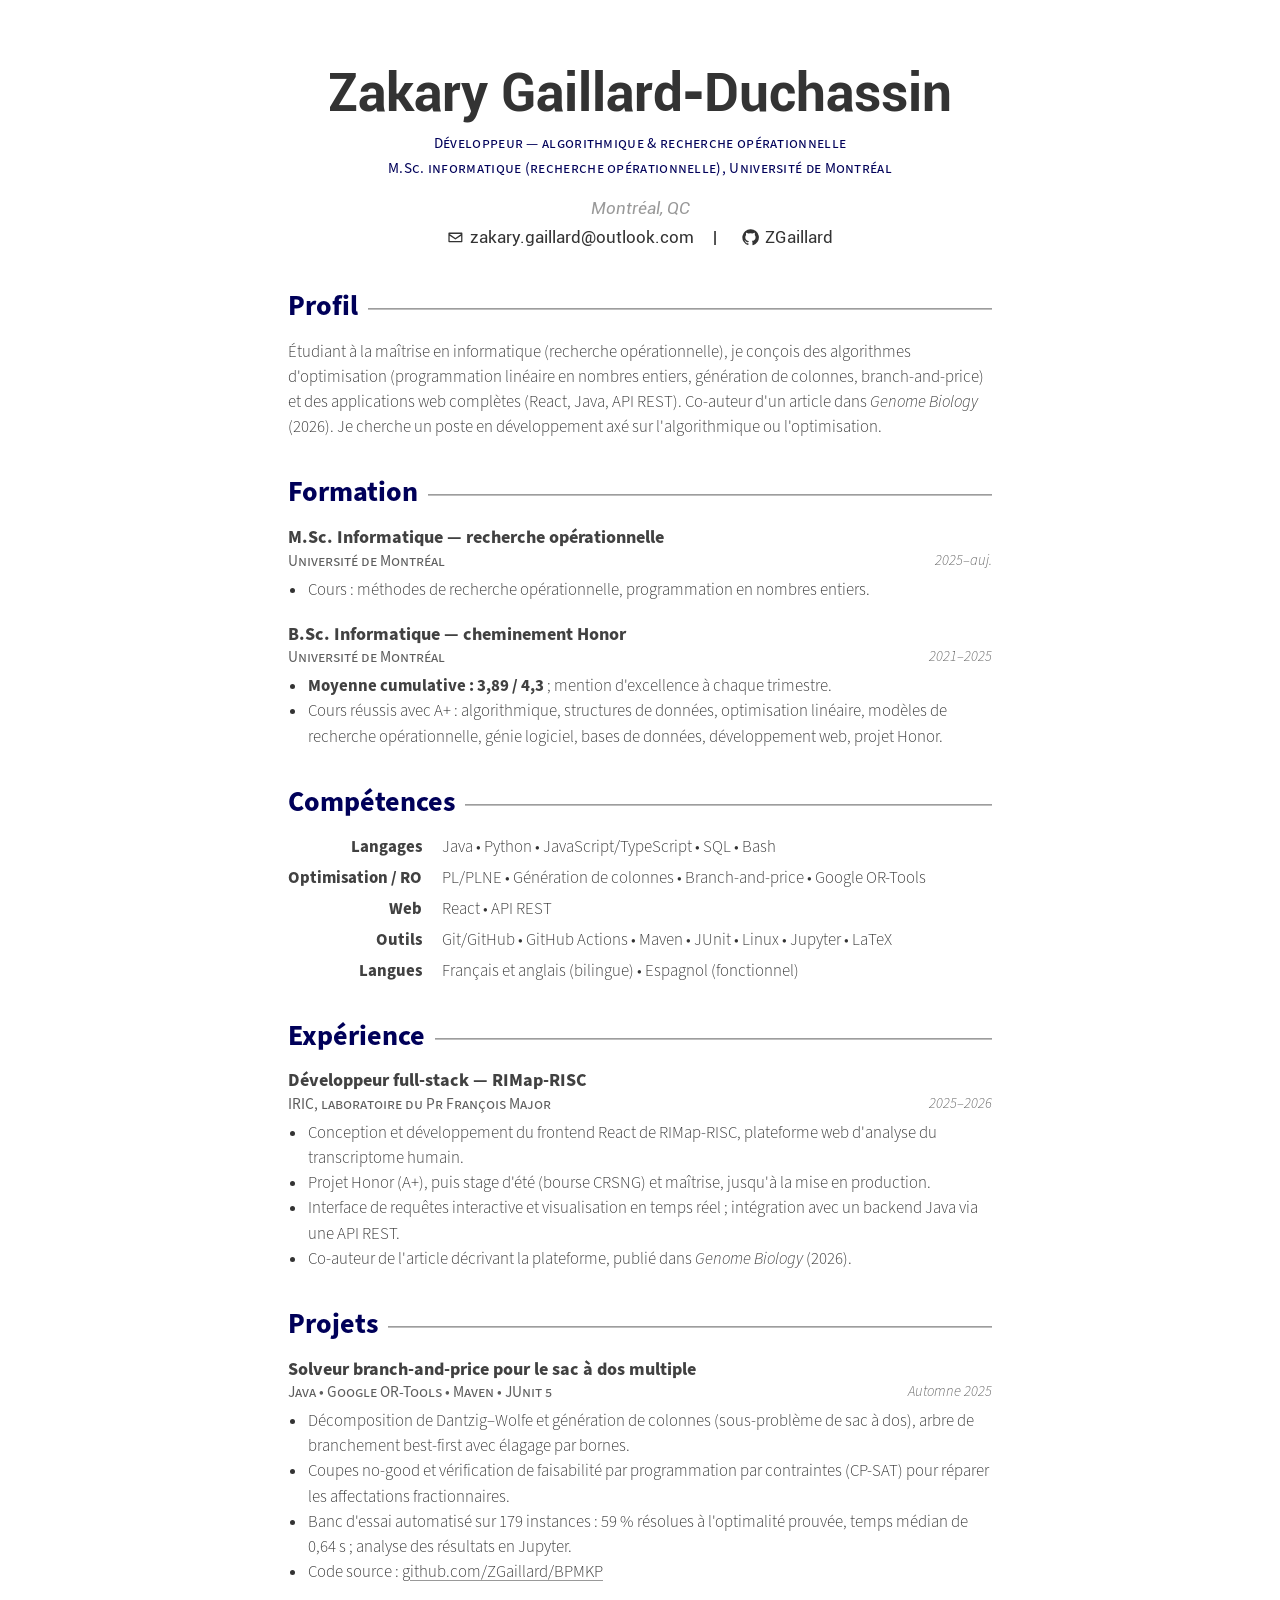
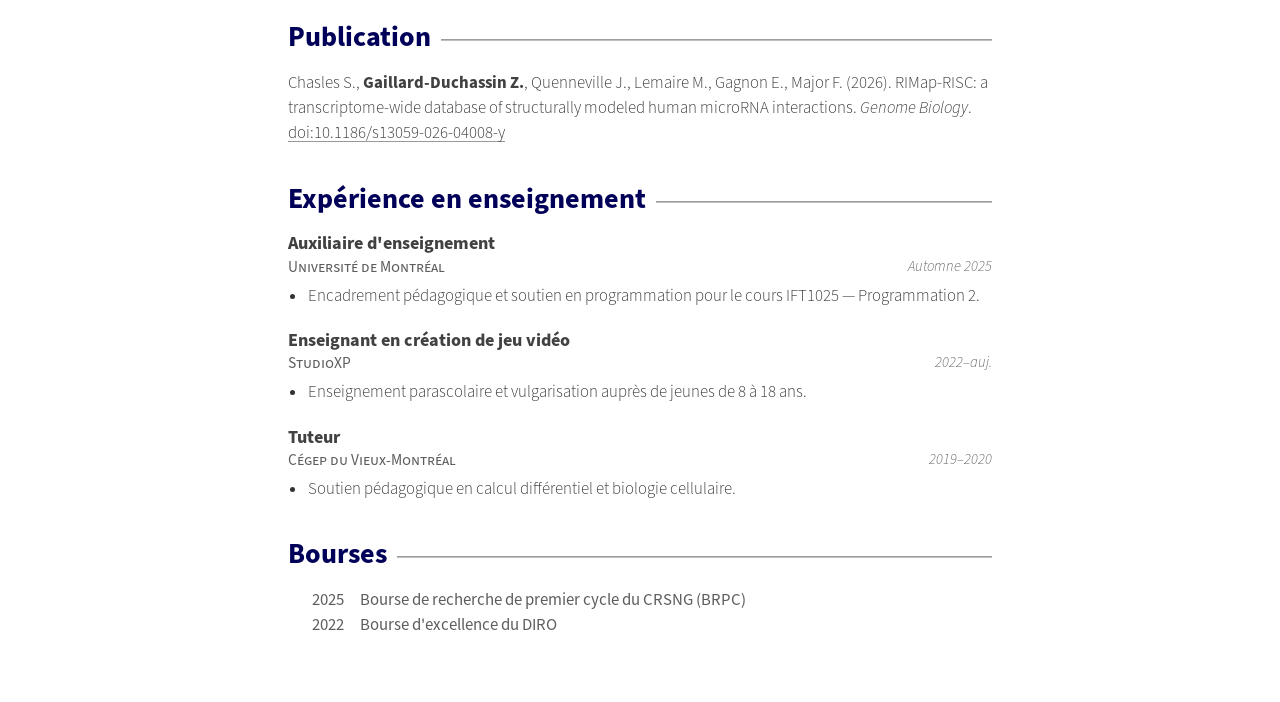
==== index.html @ b9e29699 "Initial web CV Co-Authored-By: Claude Opus 5.5 <noreply@anthropic.com>" ====
<!doctype html>
<html lang="fr">
<head>
  <meta charset="utf-8">
  <meta name="viewport" content="width=device-width, initial-scale=1">
  <title>Zakary Gaillard-Duchassin — CV</title>
  <meta name="description" content="Développeur — algorithmique et recherche opérationnelle. M.Sc. informatique (recherche opérationnelle), Université de Montréal.">
  <meta name="color-scheme" content="light dark">
  <!-- Open Graph (link previews) -->
  <meta property="og:type" content="profile">
  <meta property="og:title" content="Zakary Gaillard-Duchassin — CV">
  <meta property="og:description" content="Développeur — algorithmique et recherche opérationnelle. M.Sc. informatique (RO), Université de Montréal.">
  <meta property="og:locale" content="fr_CA">
  <!-- i18n plan: French lives at /index.html, English will live at /en/index.html.
       When it exists, add:
       <link rel="alternate" hreflang="fr" href="/">
       <link rel="alternate" hreflang="en" href="/en/">
       and a FR/EN switch in the header. -->
  <link rel="preload" href="fonts/SourceSansPro-Light.woff2" as="font" type="font/woff2" crossorigin>
  <link rel="preload" href="fonts/Roboto-Bold.woff2" as="font" type="font/woff2" crossorigin>
  <link rel="stylesheet" href="styles.css">
</head>
<body>
<main class="cv">

  <!-- Every item (.item) has a stable id: the future hover-to-focus
       feature will attach its extra details to these ids. -->

  <header class="cv-header">
    <h1 class="name">Zakary Gaillard&#8209;Duchassin</h1>
    <p class="position">Développeur — algorithmique &amp; recherche opérationnelle</p>
    <p class="position">M.Sc. informatique (recherche opérationnelle), Université de Montréal</p>
    <p class="address">Montréal, QC</p>
    <ul class="social">
      <li>
        <svg class="icon" viewBox="0 0 24 24" aria-hidden="true"><path d="M3 5h18a1 1 0 0 1 1 1v12a1 1 0 0 1-1 1H3a1 1 0 0 1-1-1V6a1 1 0 0 1 1-1Zm.8 2v.3l8.2 5.5 8.2-5.5V7H3.8Zm16.4 2.7-7.6 5.1a1 1 0 0 1-1.2 0L3.8 9.7V17h16.4V9.7Z"/></svg>
        <a class="js-email" data-u="zakary.gaillard" data-d="outlook.com" href="#">zakary.gaillard [at] outlook.com</a>
      </li>
      <li>
        <svg class="icon" viewBox="0 0 24 24" aria-hidden="true"><path d="M12 .5a11.5 11.5 0 0 0-3.64 22.41c.58.1.79-.25.79-.56v-2c-3.2.7-3.87-1.37-3.87-1.37-.53-1.33-1.28-1.69-1.28-1.69-1.05-.71.08-.7.08-.7 1.15.08 1.76 1.19 1.76 1.19 1.03 1.76 2.7 1.25 3.36.96.1-.75.4-1.25.73-1.54-2.55-.29-5.24-1.28-5.24-5.69 0-1.26.45-2.28 1.19-3.09-.12-.29-.52-1.46.11-3.05 0 0 .97-.31 3.17 1.18a11 11 0 0 1 5.77 0c2.2-1.49 3.17-1.18 3.17-1.18.63 1.59.23 2.76.11 3.05.74.81 1.19 1.83 1.19 3.09 0 4.42-2.69 5.39-5.26 5.68.41.36.78 1.06.78 2.14v3.17c0 .31.21.67.8.56A11.5 11.5 0 0 0 12 .5Z"/></svg>
        <a href="https://github.com/ZGaillard">ZGaillard</a>
      </li>
    </ul>
  </header>

  <section id="profil">
    <h2>Profil</h2>
    <p class="paragraph item" id="profil-resume">Étudiant à la maîtrise en informatique (recherche opérationnelle), je conçois des algorithmes d'optimisation (programmation linéaire en nombres entiers, génération de colonnes, branch-and-price) et des applications web complètes (React, Java, API REST). Co-auteur d'un article dans <i>Genome Biology</i> (2026). Je cherche un poste en développement axé sur l'algorithmique ou l'optimisation.</p>
  </section>

  <section id="formation">
    <h2>Formation</h2>

    <article class="entry item" id="msc">
      <div class="entry-head">
        <h3>M.Sc. Informatique — recherche opérationnelle</h3>
        <p class="org">Université de Montréal</p>
        <p class="date"><time>2025</time>–auj.</p>
      </div>
      <ul>
        <li>Cours : méthodes de recherche opérationnelle, programmation en nombres entiers.</li>
      </ul>
    </article>

    <article class="entry item" id="bsc">
      <div class="entry-head">
        <h3>B.Sc. Informatique — cheminement Honor</h3>
        <p class="org">Université de Montréal</p>
        <p class="date"><time>2021</time>–<time>2025</time></p>
      </div>
      <ul>
        <li><strong>Moyenne cumulative : 3,89&nbsp;/&nbsp;4,3</strong> ; mention d'excellence à chaque trimestre.</li>
        <li>Cours réussis avec A+ : algorithmique, structures de données, optimisation linéaire, modèles de recherche opérationnelle, génie logiciel, bases de données, développement web, projet Honor.</li>
      </ul>
    </article>
  </section>

  <section id="competences">
    <h2>Compétences</h2>
    <dl class="skills">
      <div class="item" id="skill-langages"><dt>Langages</dt><dd>Java • Python • JavaScript/TypeScript • SQL • Bash</dd></div>
      <div class="item" id="skill-ro"><dt>Optimisation / RO</dt><dd>PL/PLNE • Génération de colonnes • Branch-and-price • Google OR-Tools</dd></div>
      <div class="item" id="skill-web"><dt>Web</dt><dd>React • API REST</dd></div>
      <div class="item" id="skill-outils"><dt>Outils</dt><dd>Git/GitHub • GitHub Actions • Maven • JUnit • Linux • Jupyter • LaTeX</dd></div>
      <div class="item" id="skill-langues"><dt>Langues</dt><dd>Français et anglais (bilingue) • Espagnol (fonctionnel)</dd></div>
    </dl>
  </section>

  <section id="experience">
    <h2>Expérience</h2>

    <article class="entry item" id="rimap-risc">
      <div class="entry-head">
        <h3>Développeur full-stack — RIMap-RISC</h3>
        <p class="org">IRIC, laboratoire du Pr François Major</p>
        <p class="date"><time>2025</time>–<time>2026</time></p>
      </div>
      <ul>
        <li>Conception et développement du frontend React de RIMap-RISC, plateforme web d'analyse du transcriptome humain.</li>
        <li>Projet Honor (A+), puis stage d'été (bourse CRSNG) et maîtrise, jusqu'à la mise en production.</li>
        <li>Interface de requêtes interactive et visualisation en temps réel ; intégration avec un backend Java via une API REST.</li>
        <li>Co-auteur de l'article décrivant la plateforme, publié dans <i>Genome Biology</i> (2026).</li>
      </ul>
    </article>
  </section>

  <section id="projets">
    <h2>Projets</h2>

    <article class="entry item" id="bpmkp">
      <div class="entry-head">
        <h3>Solveur branch-and-price pour le sac à dos multiple</h3>
        <p class="org">Java • Google OR-Tools • Maven • JUnit 5</p>
        <p class="date">Automne <time>2025</time></p>
      </div>
      <ul>
        <li>Décomposition de Dantzig–Wolfe et génération de colonnes (sous-problème de sac à dos), arbre de branchement best-first avec élagage par bornes.</li>
        <li>Coupes no-good et vérification de faisabilité par programmation par contraintes (CP-SAT) pour réparer les affectations fractionnaires.</li>
        <li>Banc d'essai automatisé sur 179&nbsp;instances : 59&nbsp;% résolues à l'optimalité prouvée, temps médian de 0,64&nbsp;s ; analyse des résultats en Jupyter.</li>
        <li>Code source : <a href="https://github.com/ZGaillard/BPMKP">github.com/ZGaillard/BPMKP</a></li>
      </ul>
    </article>
  </section>

  <section id="publication">
    <h2>Publication</h2>
    <p class="paragraph item" id="pub-rimap">Chasles S., <strong>Gaillard-Duchassin Z.</strong>, Quenneville J., Lemaire M., Gagnon E., Major F. (2026). RIMap-RISC: a transcriptome-wide database of structurally modeled human microRNA interactions. <i>Genome Biology</i>. <a href="https://doi.org/10.1186/s13059-026-04008-y">doi:10.1186/s13059-026-04008-y</a></p>
  </section>

  <section id="enseignement">
    <h2>Expérience en enseignement</h2>

    <article class="entry item" id="ta-ift1025">
      <div class="entry-head">
        <h3>Auxiliaire d'enseignement</h3>
        <p class="org">Université de Montréal</p>
        <p class="date">Automne <time>2025</time></p>
      </div>
      <ul>
        <li>Encadrement pédagogique et soutien en programmation pour le cours IFT1025 — Programmation 2.</li>
      </ul>
    </article>

    <article class="entry item" id="studioxp">
      <div class="entry-head">
        <h3>Enseignant en création de jeu vidéo</h3>
        <p class="org">StudioXP</p>
        <p class="date"><time>2022</time>–auj.</p>
      </div>
      <ul>
        <li>Enseignement parascolaire et vulgarisation auprès de jeunes de 8 à 18&nbsp;ans.</li>
      </ul>
    </article>

    <article class="entry item" id="tuteur-cvm">
      <div class="entry-head">
        <h3>Tuteur</h3>
        <p class="org">Cégep du Vieux-Montréal</p>
        <p class="date"><time>2019</time>–<time>2020</time></p>
      </div>
      <ul>
        <li>Soutien pédagogique en calcul différentiel et biologie cellulaire.</li>
      </ul>
    </article>
  </section>

  <section id="bourses">
    <h2>Bourses</h2>
    <ul class="honors">
      <li class="item" id="bourse-crsng"><time>2025</time><span>Bourse de recherche de premier cycle du CRSNG (BRPC)</span></li>
      <li class="item" id="bourse-diro"><time>2022</time><span>Bourse d'excellence du DIRO</span></li>
    </ul>
  </section>

</main>

<script>
  // Assemble the e-mail address at runtime so naive scrapers don't harvest it.
  document.querySelectorAll('.js-email').forEach(function (a) {
    var addr = a.dataset.u + '@' + a.dataset.d;
    a.href = 'mailto:' + addr;
    a.textContent = addr;
  });
</script>
</body>
</html>
---- styles.css ----
/* ------------------------------------------------------------------
   Web CV — mirrors the Awesome-CV LaTeX layout (CV_2026-10)
   ------------------------------------------------------------------ */

/* Fonts: same families as the PDF (subset, self-hosted) */
@font-face { font-family: "Source Sans Pro"; src: url("fonts/SourceSansPro-Light.woff2") format("woff2"); font-weight: 300; font-style: normal; font-display: swap; }
@font-face { font-family: "Source Sans Pro"; src: url("fonts/SourceSansPro-LightIt.woff2") format("woff2"); font-weight: 300; font-style: italic; font-display: swap; }
@font-face { font-family: "Source Sans Pro"; src: url("fonts/SourceSansPro-Regular.woff2") format("woff2"); font-weight: 400; font-style: normal; font-display: swap; }
@font-face { font-family: "Source Sans Pro"; src: url("fonts/SourceSansPro-Bold.woff2") format("woff2"); font-weight: 700; font-style: normal; font-display: swap; }
@font-face { font-family: "Roboto"; src: url("fonts/Roboto-Regular.woff2") format("woff2"); font-weight: 400; font-style: normal; font-display: swap; }
@font-face { font-family: "Roboto"; src: url("fonts/Roboto-Italic.woff2") format("woff2"); font-weight: 400; font-style: italic; font-display: swap; }
@font-face { font-family: "Roboto"; src: url("fonts/Roboto-Bold.woff2") format("woff2"); font-weight: 700; font-style: normal; font-display: swap; }

/* Colors: taken from awesome-cv.cls */
:root {
  --bg: #ffffff;
  --accent: #000059;     /* \definecolor{awesome}{HTML}{000059} */
  --text: #333333;       /* text      */
  --darktext: #414141;   /* darktext  */
  --graytext: #5d5d5d;   /* graytext  */
  --lighttext: #999999;  /* lighttext */
  --rule: #5d5d5d;

  --body: "Source Sans Pro", "Source Sans 3", system-ui, sans-serif;
  --header: "Roboto", system-ui, sans-serif;
  --measure: 46rem;
}

/* Dark mode follows the system setting */
@media (prefers-color-scheme: dark) {
  :root {
    --bg: #121418;
    --accent: #9fa8ff;
    --text: #d6d6d6;
    --darktext: #e6e6e6;
    --graytext: #a9a9a9;
    --lighttext: #8a8a8a;
    --rule: #555a63;
  }
}

*, *::before, *::after { box-sizing: border-box; }

html { -webkit-text-size-adjust: 100%; }

body {
  margin: 0;
  background: var(--bg);
  color: var(--text);
  font-family: var(--body);
  font-weight: 300;
  font-size: clamp(0.95rem, 0.9rem + 0.25vw, 1.05rem);
  line-height: 1.5;
}

a { color: inherit; text-decoration-color: var(--lighttext); text-underline-offset: 0.15em; }
a:hover { color: var(--accent); text-decoration-color: currentColor; }

strong { font-weight: 700; color: var(--darktext); }

.cv {
  max-width: var(--measure);
  margin: 0 auto;
  padding: clamp(2rem, 6vw, 4rem) 1rem 4rem;
}

/* ---------- Header ---------- */
.cv-header { text-align: center; margin-bottom: 2.5rem; }

.name {
  margin: 0 0 0.6rem;
  font-family: var(--header);
  font-weight: 700;
  font-size: clamp(2rem, 1.2rem + 4vw, 3.3rem);
  line-height: 1.1;
  color: var(--text);
}

.position {
  margin: 0.15rem 0 0;
  font-weight: 400;
  font-variant: small-caps;
  font-size: 0.95rem;
  letter-spacing: 0.02em;
  color: var(--accent);
}

.address {
  margin: 1rem 0 0.25rem;
  font-family: var(--header);
  font-style: italic;
  color: var(--lighttext);
}

.social {
  list-style: none;
  margin: 0;
  padding: 0;
  display: flex;
  flex-wrap: wrap;
  justify-content: center;
  gap: 0.25rem 0;
  font-family: var(--header);
  font-weight: 400;
}
.social li { display: inline-flex; align-items: center; gap: 0.4em; }
.social li + li::before {
  content: "|";
  margin: 0 1.1em;
  color: var(--text);
}
.social a { text-decoration: none; overflow-wrap: anywhere; }
.icon { width: 1em; height: 1em; fill: currentColor; flex: none; }

/* ---------- Sections ---------- */
section { margin-top: 2.25rem; }

h2 {
  display: flex;
  align-items: baseline;
  gap: 0.6rem;
  margin: 0 0 1rem;
  font-size: clamp(1.45rem, 1.2rem + 1vw, 1.75rem);
  font-weight: 700;
  line-height: 1.2;
  color: var(--accent);
}
/* the gray rule after the section title */
h2::after {
  content: "";
  flex: 1;
  border-bottom: 1.5px solid var(--rule);
  transform: translateY(-0.2em);
}

.paragraph { margin: 0; }

/* ---------- Entries ---------- */
.entry + .entry { margin-top: 1.25rem; }

.entry-head {
  display: grid;
  grid-template-columns: 1fr auto;
  column-gap: 1rem;
}
.entry-head h3 {
  grid-column: 1 / -1;
  margin: 0;
  font-size: 1.08em;
  font-weight: 700;
  line-height: 1.3;
  color: var(--darktext);
}
.org {
  margin: 0;
  font-weight: 400;
  font-variant: small-caps;
  font-size: 0.92em;
  color: var(--graytext);
}
.date {
  margin: 0;
  font-style: italic;
  font-size: 0.88em;
  color: var(--graytext);
  text-align: right;
  white-space: nowrap;
}

.entry ul {
  margin: 0.3rem 0 0;
  padding-left: 1.1rem;
}
.entry li { padding-left: 0.15rem; }
.entry li::marker { color: var(--text); font-size: 0.8em; }

/* ---------- Skills ---------- */
.skills {
  display: grid;
  grid-template-columns: max-content 1fr;
  gap: 0.35rem 1.25rem;
  margin: 0;
}
.skills > div { display: contents; }
.skills dt {
  font-weight: 700;
  color: var(--darktext);
  text-align: right;
}
.skills dd { margin: 0; }

/* ---------- Honors ---------- */
.honors { list-style: none; margin: 0; padding: 0; }
.honors li {
  display: grid;
  grid-template-columns: 3.5rem 1fr;
  gap: 1rem;
  font-weight: 400;
  color: var(--graytext);
}
.honors time { text-align: right; }

/* ---------- Phone layout ---------- */
@media (max-width: 600px) {
  .entry-head { grid-template-columns: 1fr; }
  .date { text-align: left; }

  .skills { grid-template-columns: 1fr; gap: 0; }
  .skills dt { text-align: left; }
  .skills dd { margin-bottom: 0.6rem; }

  .honors li { grid-template-columns: 3rem 1fr; gap: 0.5rem; }
  .honors time { text-align: left; }

  /* stack contact links instead of pipe separators */
  .social { flex-direction: column; align-items: center; }
  .social li + li::before { content: none; }
}

/* ---------- Print ---------- */
@media print {
  :root { --bg: #fff; --accent: #000059; --text: #333; --darktext: #414141; --graytext: #5d5d5d; --lighttext: #999; --rule: #5d5d5d; }
  body { font-size: 10pt; }
  .cv { padding: 0; max-width: none; }
  a { text-decoration: none; }
  .entry, .skills, .honors li { break-inside: avoid; }
  h2 { break-after: avoid; }
}
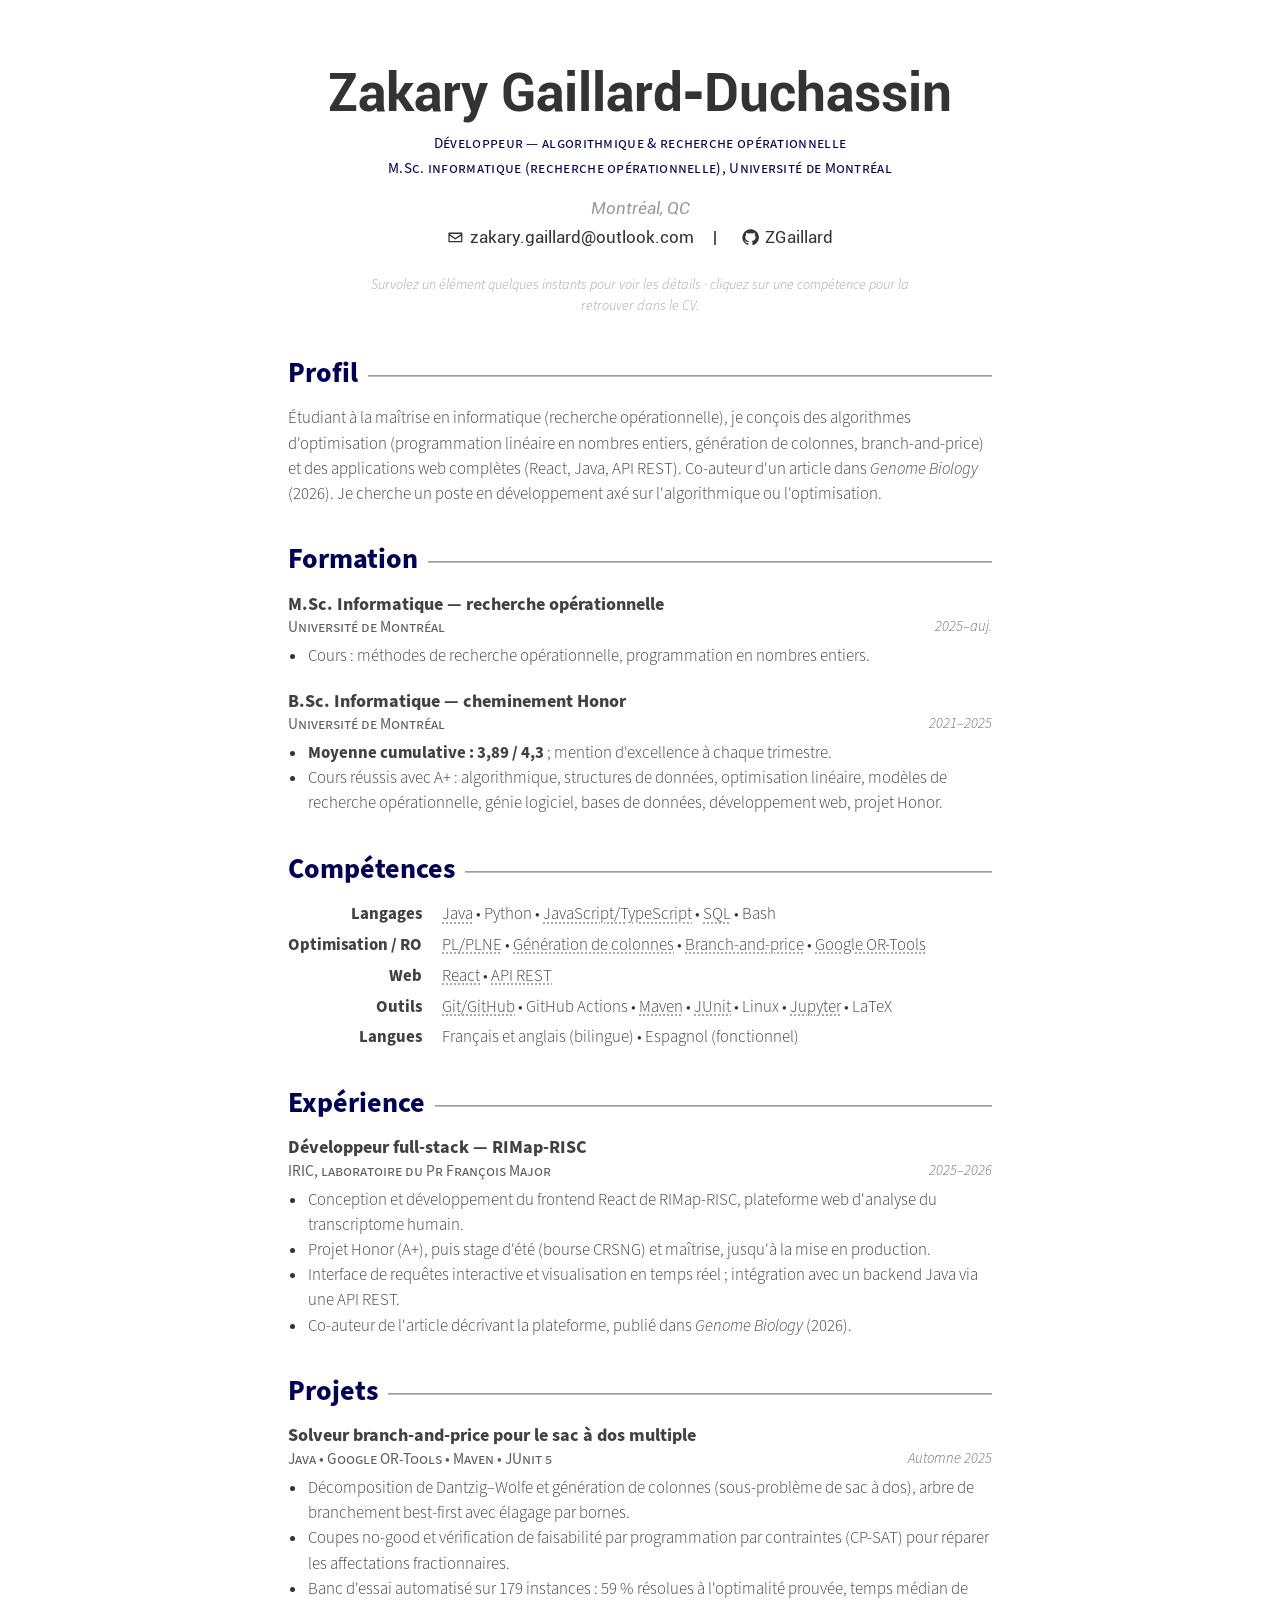
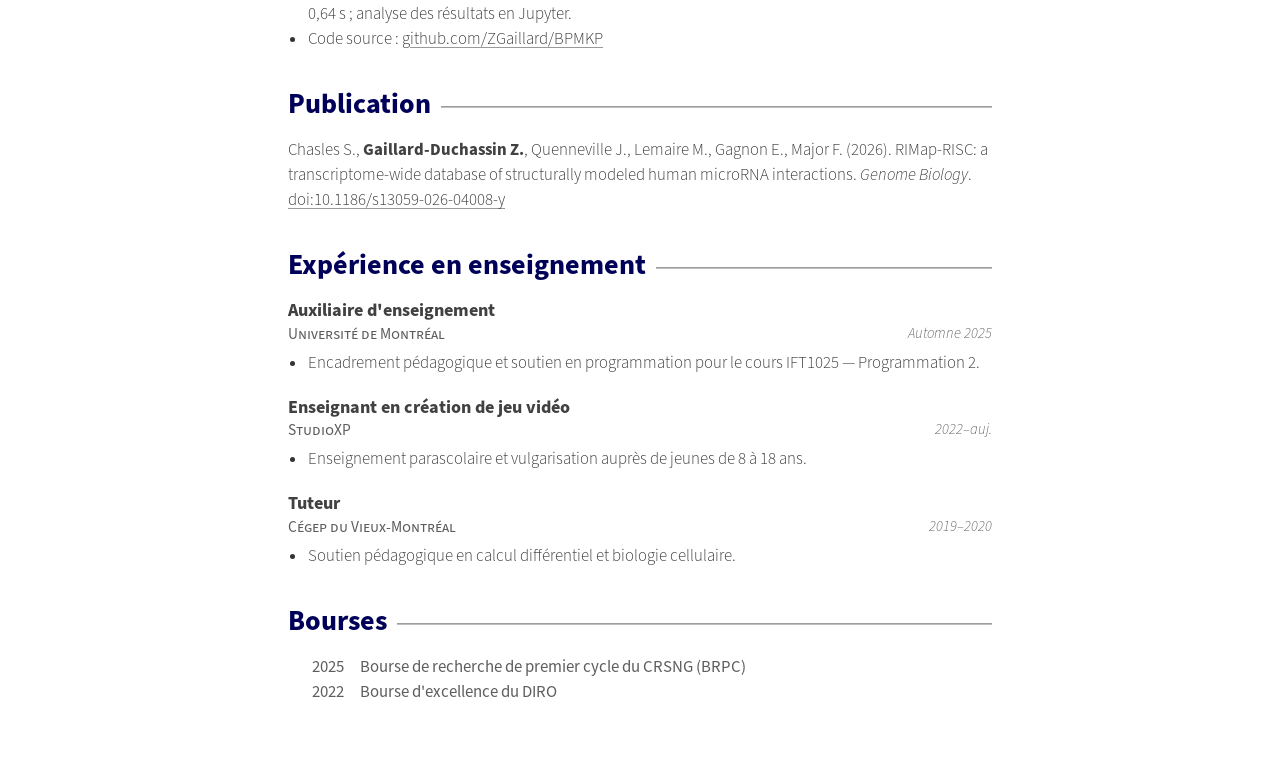
==== commit 07f08acf: "Add hover-to-focus details and clickable skill filter Co-Authored-By: Claude Opus 5.5 <noreply@anthr" ====
--- a/index.html
+++ b/index.html
@@ -16,15 +16,25 @@
        <link rel="alternate" hreflang="fr" href="/">
        <link rel="alternate" hreflang="en" href="/en/">
        and a FR/EN switch in the header. -->
+  <script>document.documentElement.classList.add('js');</script>
   <link rel="preload" href="fonts/SourceSansPro-Light.woff2" as="font" type="font/woff2" crossorigin>
   <link rel="preload" href="fonts/Roboto-Bold.woff2" as="font" type="font/woff2" crossorigin>
   <link rel="stylesheet" href="styles.css">
+  <script src="app.js" defer></script>
 </head>
 <body>
 <main class="cv">
 
-  <!-- Every item (.item) has a stable id: the future hover-to-focus
-       feature will attach its extra details to these ids. -->
+  <!--
+    How the interactive layer works (app.js):
+    - .item            : a CV item. Stable id.
+    - .more            : extra details, revealed by a long hover / tap / Enter.
+                         Without JavaScript they are simply shown.
+    - data-skills      : space-separated skill keys used by this item.
+    - .tag[data-skill] : a skill in the "Compétences" list. Clicking it highlights
+                         every item whose data-skills contains that key. Tags that
+                         match no item stay plain text.
+  -->
 
   <header class="cv-header">
     <h1 class="name">Zakary Gaillard&#8209;Duchassin</h1>
@@ -41,17 +51,18 @@
         <a href="https://github.com/ZGaillard">ZGaillard</a>
       </li>
     </ul>
+    <p class="hint" id="hint" hidden></p>
   </header>
 
   <section id="profil">
     <h2>Profil</h2>
-    <p class="paragraph item" id="profil-resume">Étudiant à la maîtrise en informatique (recherche opérationnelle), je conçois des algorithmes d'optimisation (programmation linéaire en nombres entiers, génération de colonnes, branch-and-price) et des applications web complètes (React, Java, API REST). Co-auteur d'un article dans <i>Genome Biology</i> (2026). Je cherche un poste en développement axé sur l'algorithmique ou l'optimisation.</p>
+    <p class="paragraph" id="profil-resume">Étudiant à la maîtrise en informatique (recherche opérationnelle), je conçois des algorithmes d'optimisation (programmation linéaire en nombres entiers, génération de colonnes, branch-and-price) et des applications web complètes (React, Java, API REST). Co-auteur d'un article dans <i>Genome Biology</i> (2026). Je cherche un poste en développement axé sur l'algorithmique ou l'optimisation.</p>
   </section>
 
   <section id="formation">
     <h2>Formation</h2>
 
-    <article class="entry item" id="msc">
+    <article class="entry item" id="msc" data-skills="plne">
       <div class="entry-head">
         <h3>M.Sc. Informatique — recherche opérationnelle</h3>
         <p class="org">Université de Montréal</p>
@@ -60,9 +71,17 @@
       <ul>
         <li>Cours : méthodes de recherche opérationnelle, programmation en nombres entiers.</li>
       </ul>
-    </article>
-
-    <article class="entry item" id="bsc">
+      <div class="more" id="msc-more"><div class="more-inner">
+        <table class="courses">
+          <caption>Cours de maîtrise</caption>
+          <tr><td>IFT 6575</td><td>Méthodes de recherche opérationnelle</td><td class="grade">A</td></tr>
+          <tr><td>IFT 6551</td><td>Programmation en nombres entiers</td><td class="grade"></td></tr>
+        </table>
+        <p>Département d'informatique et de recherche opérationnelle (DIRO), spécialisation recherche opérationnelle.</p>
+      </div></div>
+    </article>
+
+    <article class="entry item" id="bsc" data-skills="plne sql">
       <div class="entry-head">
         <h3>B.Sc. Informatique — cheminement Honor</h3>
         <p class="org">Université de Montréal</p>
@@ -72,24 +91,41 @@
         <li><strong>Moyenne cumulative : 3,89&nbsp;/&nbsp;4,3</strong> ; mention d'excellence à chaque trimestre.</li>
         <li>Cours réussis avec A+ : algorithmique, structures de données, optimisation linéaire, modèles de recherche opérationnelle, génie logiciel, bases de données, développement web, projet Honor.</li>
       </ul>
+      <div class="more" id="bsc-more"><div class="more-inner">
+        <table class="courses">
+          <caption>Cours réussis avec A+</caption>
+          <tr><td>IFT 2125</td><td>Introduction à l'algorithmique</td><td class="grade">A+</td></tr>
+          <tr><td>IFT 2015</td><td>Structures de données</td><td class="grade">A+</td></tr>
+          <tr><td>IFT 2505</td><td>Optimisation linéaire</td><td class="grade">A+</td></tr>
+          <tr><td>IFT 1575</td><td>Modèles de recherche opérationnelle</td><td class="grade">A+</td></tr>
+          <tr><td>IFT 2255</td><td>Génie logiciel</td><td class="grade">A+</td></tr>
+          <tr><td>IFT 2935</td><td>Bases de données</td><td class="grade">A+</td></tr>
+          <tr><td>IFT 1005</td><td>Design et développement web</td><td class="grade">A+</td></tr>
+          <tr><td>IFT 3225</td><td>Technologie de l'Internet</td><td class="grade">A+</td></tr>
+          <tr><td>IFT 2105</td><td>Introduction à l'informatique théorique</td><td class="grade">A+</td></tr>
+          <tr><td>IFT 2035</td><td>Concepts des langages de programmation</td><td class="grade">A+</td></tr>
+          <tr><td>IFT 4055</td><td>Projet informatique Honor (RIMap-RISC)</td><td class="grade">A+</td></tr>
+        </table>
+        <p>Aussi : apprentissage machine (IFT 3395, A), science des données (IFT 3700, A), systèmes d'exploitation (IFT 2245, A). Diplôme décerné en octobre 2025.</p>
+      </div></div>
     </article>
   </section>
 
   <section id="competences">
     <h2>Compétences</h2>
     <dl class="skills">
-      <div class="item" id="skill-langages"><dt>Langages</dt><dd>Java • Python • JavaScript/TypeScript • SQL • Bash</dd></div>
-      <div class="item" id="skill-ro"><dt>Optimisation / RO</dt><dd>PL/PLNE • Génération de colonnes • Branch-and-price • Google OR-Tools</dd></div>
-      <div class="item" id="skill-web"><dt>Web</dt><dd>React • API REST</dd></div>
-      <div class="item" id="skill-outils"><dt>Outils</dt><dd>Git/GitHub • GitHub Actions • Maven • JUnit • Linux • Jupyter • LaTeX</dd></div>
-      <div class="item" id="skill-langues"><dt>Langues</dt><dd>Français et anglais (bilingue) • Espagnol (fonctionnel)</dd></div>
+      <div><dt>Langages</dt><dd><span class="tag" data-skill="java">Java</span> • <span class="tag" data-skill="python">Python</span> • <span class="tag" data-skill="js">JavaScript/TypeScript</span> • <span class="tag" data-skill="sql">SQL</span> • <span class="tag" data-skill="bash">Bash</span></dd></div>
+      <div><dt>Optimisation / RO</dt><dd><span class="tag" data-skill="plne">PL/PLNE</span> • <span class="tag" data-skill="colgen">Génération de colonnes</span> • <span class="tag" data-skill="bnp">Branch-and-price</span> • <span class="tag" data-skill="ortools">Google OR-Tools</span></dd></div>
+      <div><dt>Web</dt><dd><span class="tag" data-skill="react">React</span> • <span class="tag" data-skill="rest">API REST</span></dd></div>
+      <div><dt>Outils</dt><dd><span class="tag" data-skill="git">Git/GitHub</span> • <span class="tag" data-skill="gha">GitHub Actions</span> • <span class="tag" data-skill="maven">Maven</span> • <span class="tag" data-skill="junit">JUnit</span> • <span class="tag" data-skill="linux">Linux</span> • <span class="tag" data-skill="jupyter">Jupyter</span> • <span class="tag" data-skill="latex">LaTeX</span></dd></div>
+      <div><dt>Langues</dt><dd>Français et anglais (bilingue) • Espagnol (fonctionnel)</dd></div>
     </dl>
   </section>
 
   <section id="experience">
     <h2>Expérience</h2>
 
-    <article class="entry item" id="rimap-risc">
+    <article class="entry item" id="rimap-risc" data-skills="js react rest">
       <div class="entry-head">
         <h3>Développeur full-stack — RIMap-RISC</h3>
         <p class="org">IRIC, laboratoire du Pr François Major</p>
@@ -101,13 +137,22 @@
         <li>Interface de requêtes interactive et visualisation en temps réel ; intégration avec un backend Java via une API REST.</li>
         <li>Co-auteur de l'article décrivant la plateforme, publié dans <i>Genome Biology</i> (2026).</li>
       </ul>
+      <div class="more" id="rimap-risc-more"><div class="more-inner">
+        <p>RIMap-RISC modélise toutes les interactions plausibles entre microARN et transcrits humains (annotations GENCODE v46, identifiants miRBase) : position, structure du duplex, énergie libre, constante de dissociation, accessibilité et conservation.</p>
+        <ul>
+          <li><strong>Frontend (ma contribution) :</strong> choix des paramètres (type de seed, seuil de K<sub>D</sub>, accessibilité, régions du transcrit, conservation) ou de trois modes prédéfinis (STRINGENT, DEFAULT, PERMISSIVE) ; affichage des résultats en temps réel avec visualisation de l'accessibilité, des structures secondaires et des annotations d'interaction.</li>
+          <li><strong>Architecture :</strong> frontend React, backend Java qui pilote le repliement d'ARN (MC-Flashfold), API REST publique et cache côté serveur pour les requêtes répétées.</li>
+          <li><strong>Parcours :</strong> projet Honor (hiver 2025) → stage d'été BRPC du CRSNG (été 2025) → maîtrise, jusqu'à la publication.</li>
+        </ul>
+        <p class="links"><a href="https://rimap-risc.major.iric.ca">Plateforme en ligne</a> · <a href="https://doi.org/10.1186/s13059-026-04008-y">Article</a></p>
+      </div></div>
     </article>
   </section>
 
   <section id="projets">
     <h2>Projets</h2>
 
-    <article class="entry item" id="bpmkp">
+    <article class="entry item" id="bpmkp" data-skills="java plne colgen bnp ortools maven junit jupyter git">
       <div class="entry-head">
         <h3>Solveur branch-and-price pour le sac à dos multiple</h3>
         <p class="org">Java • Google OR-Tools • Maven • JUnit 5</p>
@@ -119,18 +164,39 @@
         <li>Banc d'essai automatisé sur 179&nbsp;instances : 59&nbsp;% résolues à l'optimalité prouvée, temps médian de 0,64&nbsp;s ; analyse des résultats en Jupyter.</li>
         <li>Code source : <a href="https://github.com/ZGaillard/BPMKP">github.com/ZGaillard/BPMKP</a></li>
       </ul>
+      <div class="more" id="bpmkp-more"><div class="more-inner">
+        <div class="stats">
+          <div><b>179</b><span>instances</span></div>
+          <div><b>58,7&nbsp;%</b><span>optimalité prouvée</span></div>
+          <div><b>0,64&nbsp;s</b><span>temps médian</span></div>
+          <div><b>3</b><span>nœuds (médiane)</span></div>
+        </div>
+        <ol class="flow">
+          <li><strong>Master de Dantzig–Wolfe</strong> construit à partir de la relaxation L2, initialisé avec des motifs gloutons.</li>
+          <li><strong>Génération de colonnes :</strong> résolution du master restreint (OR-Tools), lecture des variables duales, sous-problème de sac à dos pour ajouter les motifs rentables.</li>
+          <li><strong>Branch-and-price best-first</strong> sur les variables de sélection d'objets fractionnaires, avec élagage par bornes.</li>
+          <li><strong>Réparation :</strong> quand la sélection est entière mais l'affectation fractionnaire, un modèle CP-SAT vérifie la faisabilité ; les ensembles infaisables deviennent des coupes no-good.</li>
+        </ol>
+        <p>Banc d'essai (limite de 600&nbsp;s, écart de 1&nbsp;%) : 41,3&nbsp;% des instances arrêtées à l'écart de 1&nbsp;% ; temps moyen 12,7&nbsp;s, 90<sup>e</sup> centile 38&nbsp;s, maximum 204&nbsp;s.</p>
+      </div></div>
     </article>
   </section>
 
   <section id="publication">
     <h2>Publication</h2>
-    <p class="paragraph item" id="pub-rimap">Chasles S., <strong>Gaillard-Duchassin Z.</strong>, Quenneville J., Lemaire M., Gagnon E., Major F. (2026). RIMap-RISC: a transcriptome-wide database of structurally modeled human microRNA interactions. <i>Genome Biology</i>. <a href="https://doi.org/10.1186/s13059-026-04008-y">doi:10.1186/s13059-026-04008-y</a></p>
+    <div class="item" id="pub-rimap">
+      <p class="paragraph">Chasles S., <strong>Gaillard-Duchassin Z.</strong>, Quenneville J., Lemaire M., Gagnon E., Major F. (2026). RIMap-RISC: a transcriptome-wide database of structurally modeled human microRNA interactions. <i>Genome Biology</i>. <a href="https://doi.org/10.1186/s13059-026-04008-y">doi:10.1186/s13059-026-04008-y</a></p>
+      <div class="more" id="pub-rimap-more"><div class="more-inner">
+        <p>Base de données accessible par le web qui modélise, à l'échelle du transcriptome humain, le ciblage des ARN messagers par les microARN, en intégrant la prédiction de la structure du duplex dans un cadre biophysique qui reproduit l'architecture du complexe RISC.</p>
+        <p><strong>Ma contribution :</strong> le frontend de la plateforme (avec F. Major), et la rédaction et la révision du manuscrit avec les autres auteurs.</p>
+      </div></div>
+    </div>
   </section>
 
   <section id="enseignement">
     <h2>Expérience en enseignement</h2>
 
-    <article class="entry item" id="ta-ift1025">
+    <article class="entry item" id="ta-ift1025" data-skills="java git">
       <div class="entry-head">
         <h3>Auxiliaire d'enseignement</h3>
         <p class="org">Université de Montréal</p>
@@ -139,6 +205,12 @@
       <ul>
         <li>Encadrement pédagogique et soutien en programmation pour le cours IFT1025 — Programmation 2.</li>
       </ul>
+      <div class="more" id="ta-ift1025-more"><div class="more-inner">
+        <ul>
+          <li>Gabarit du TP1 en Java (simulation d'un écosystème) : programmation orientée objet, architecture MVC, générateur aléatoire déterministe, travail collaboratif sur GitHub.</li>
+          <li>Dépôt d'exemple pour initier les étudiants à Git et GitHub.</li>
+        </ul>
+      </div></div>
     </article>
 
     <article class="entry item" id="studioxp">
@@ -174,13 +246,10 @@
 
 </main>
 
-<script>
-  // Assemble the e-mail address at runtime so naive scrapers don't harvest it.
-  document.querySelectorAll('.js-email').forEach(function (a) {
-    var addr = a.dataset.u + '@' + a.dataset.d;
-    a.href = 'mailto:' + addr;
-    a.textContent = addr;
-  });
-</script>
+<div class="filterbar" id="filterbar" role="status" aria-live="polite" hidden>
+  <button type="button" id="filterbar-text" class="filterbar-text"></button>
+  <button type="button" id="filterbar-clear" aria-label="Retirer le filtre">✕</button>
+</div>
+
 </body>
 </html>
--- a/styles.css
+++ b/styles.css
@@ -57,6 +57,7 @@
 a:hover { color: var(--accent); text-decoration-color: currentColor; }
 
 strong { font-weight: 700; color: var(--darktext); }
+sub, sup { line-height: 0; }
 
 .cv {
   max-width: var(--measure);
@@ -200,6 +201,159 @@
 }
 .honors time { text-align: right; }
 
+/* ---------- Header hint ---------- */
+.hint {
+  margin: 1.5rem auto 0;
+  max-width: 34rem;
+  font-size: 0.85em;
+  font-style: italic;
+  color: var(--lighttext);
+}
+
+/* ==================================================================
+   Interactive layer (app.js)
+   ================================================================== */
+
+/* ---------- Items ---------- */
+.item { position: relative; }
+
+/* accent bar on the left: fills while hovering, stays while open / matched */
+.item::before {
+  content: "";
+  position: absolute;
+  left: -0.85rem;
+  top: 0.15rem;
+  bottom: 0.15rem;
+  width: 2px;
+  border-radius: 2px;
+  background: var(--accent);
+  transform: scaleY(0);
+  transform-origin: top;
+  transition: transform 0.2s ease;
+}
+.item.is-pending::before { transform: scaleY(1); transition: transform 0.7s linear; }
+.item.is-open::before,
+.filtering .item.match::before { transform: scaleY(1); }
+
+.item.has-more { cursor: pointer; }
+.item.has-more:focus { outline: none; }
+.item.has-more:focus-visible {
+  outline: 2px solid var(--accent);
+  outline-offset: 6px;
+  border-radius: 2px;
+}
+
+/* ---------- Dimming: focus mode & filter mode ---------- */
+.cv-header, h2, .skills, #profil-resume, .item {
+  transition: opacity 0.25s ease;
+}
+.has-focus :is(.cv-header, h2, .skills, #profil-resume, .item:not(.is-open)) { opacity: 0.25; }
+.filtering:not(.has-focus) .item:not(.match) { opacity: 0.3; }
+
+/* ---------- Details panel ---------- */
+.more-inner { font-size: 0.95em; }
+.more-inner > :first-child { margin-top: 0.75rem; }
+.more-inner > :last-child { margin-bottom: 0.25rem; }
+.more-inner p { margin: 0.6rem 0 0; }
+.more-inner ul, .more-inner ol { margin: 0.6rem 0 0; padding-left: 1.1rem; }
+.more-inner li + li { margin-top: 0.3rem; }
+.more-inner .links a { font-weight: 400; }
+
+/* animated open/close (grid-rows trick); without JS, details are simply shown */
+.js .more {
+  display: grid;
+  grid-template-rows: 0fr;
+  opacity: 0;
+  transition: grid-template-rows 0.35s ease, opacity 0.3s ease;
+}
+.js .item.is-open .more { grid-template-rows: 1fr; opacity: 1; }
+.js .more-inner { overflow: hidden; min-height: 0; }
+
+/* course tables */
+.courses {
+  width: 100%;
+  border-collapse: collapse;
+  font-variant-numeric: tabular-nums;
+}
+.courses caption {
+  text-align: left;
+  font-weight: 400;
+  font-variant: small-caps;
+  color: var(--graytext);
+  padding-bottom: 0.25rem;
+}
+.courses td { padding: 0.12rem 0; vertical-align: baseline; }
+.courses td:first-child { width: 5.5rem; white-space: nowrap; color: var(--graytext); }
+.courses .grade { width: 2.5rem; text-align: right; font-weight: 700; color: var(--darktext); }
+
+/* stat tiles */
+.stats {
+  display: grid;
+  grid-template-columns: repeat(4, 1fr);
+  gap: 0.75rem;
+}
+.stats div { display: flex; flex-direction: column; }
+.stats b { font-size: 1.45em; font-weight: 700; line-height: 1.15; color: var(--accent); }
+.stats span { font-size: 0.85em; color: var(--graytext); }
+
+/* ---------- Skill tags ---------- */
+button.tag {
+  font: inherit;
+  color: inherit;
+  background: none;
+  border: 0;
+  padding: 0;
+  cursor: pointer;
+  text-decoration: underline dotted var(--lighttext);
+  text-underline-offset: 0.2em;
+  border-radius: 3px;
+}
+button.tag:hover { color: var(--accent); text-decoration-color: currentColor; }
+button.tag:focus-visible { outline: 2px solid var(--accent); outline-offset: 2px; }
+button.tag[aria-pressed="true"] {
+  color: var(--bg);
+  background: var(--accent);
+  text-decoration: none;
+  box-shadow: 0 0 0 0.18em var(--accent); /* pads the highlight without shifting the layout */
+}
+
+/* ---------- Filter bar ---------- */
+.filterbar {
+  position: fixed;
+  left: 50%;
+  bottom: max(1rem, env(safe-area-inset-bottom));
+  transform: translateX(-50%);
+  display: flex;
+  align-items: center;
+  gap: 0.25rem;
+  max-width: calc(100% - 2rem);
+  padding: 0.35rem 0.4rem 0.35rem 1rem;
+  border-radius: 999px;
+  background: var(--darktext);
+  color: var(--bg);
+  font-weight: 400;
+  box-shadow: 0 4px 18px rgba(0, 0, 0, 0.18);
+  z-index: 10;
+}
+.filterbar[hidden] { display: none; }
+.filterbar button {
+  font: inherit;
+  color: inherit;
+  background: none;
+  border: 0;
+  cursor: pointer;
+  border-radius: 999px;
+}
+.filterbar-text { padding: 0.15rem 0.4rem; white-space: nowrap; overflow: hidden; text-overflow: ellipsis; }
+#filterbar-clear { width: 1.9rem; height: 1.9rem; line-height: 1; }
+.filterbar button:hover { background: rgba(127, 127, 127, 0.25); }
+.filterbar button:focus-visible { outline: 2px solid var(--bg); outline-offset: -2px; }
+
+@media (prefers-reduced-motion: reduce) {
+  .item::before, .item.is-pending::before, .js .more,
+  .cv-header, h2, .skills, #profil-resume, .item { transition: none; }
+}
+
 /* ---------- Phone layout ---------- */
 @media (max-width: 600px) {
   .entry-head { grid-template-columns: 1fr; }
@@ -211,6 +365,9 @@
 
   .honors li { grid-template-columns: 3rem 1fr; gap: 0.5rem; }
   .honors time { text-align: left; }
+
+  .stats { grid-template-columns: repeat(2, 1fr); }
+  .item::before { left: -0.6rem; }
 
   /* stack contact links instead of pipe separators */
   .social { flex-direction: column; align-items: center; }
@@ -224,5 +381,8 @@
   .cv { padding: 0; max-width: none; }
   a { text-decoration: none; }
   .entry, .skills, .honors li { break-inside: avoid; }
+  .hint, .filterbar, .item::before { display: none !important; }
+  .item, h2, .skills, .cv-header, #profil-resume { opacity: 1 !important; }
+  .js .more { grid-template-rows: 1fr; opacity: 1; }
   h2 { break-after: avoid; }
 }
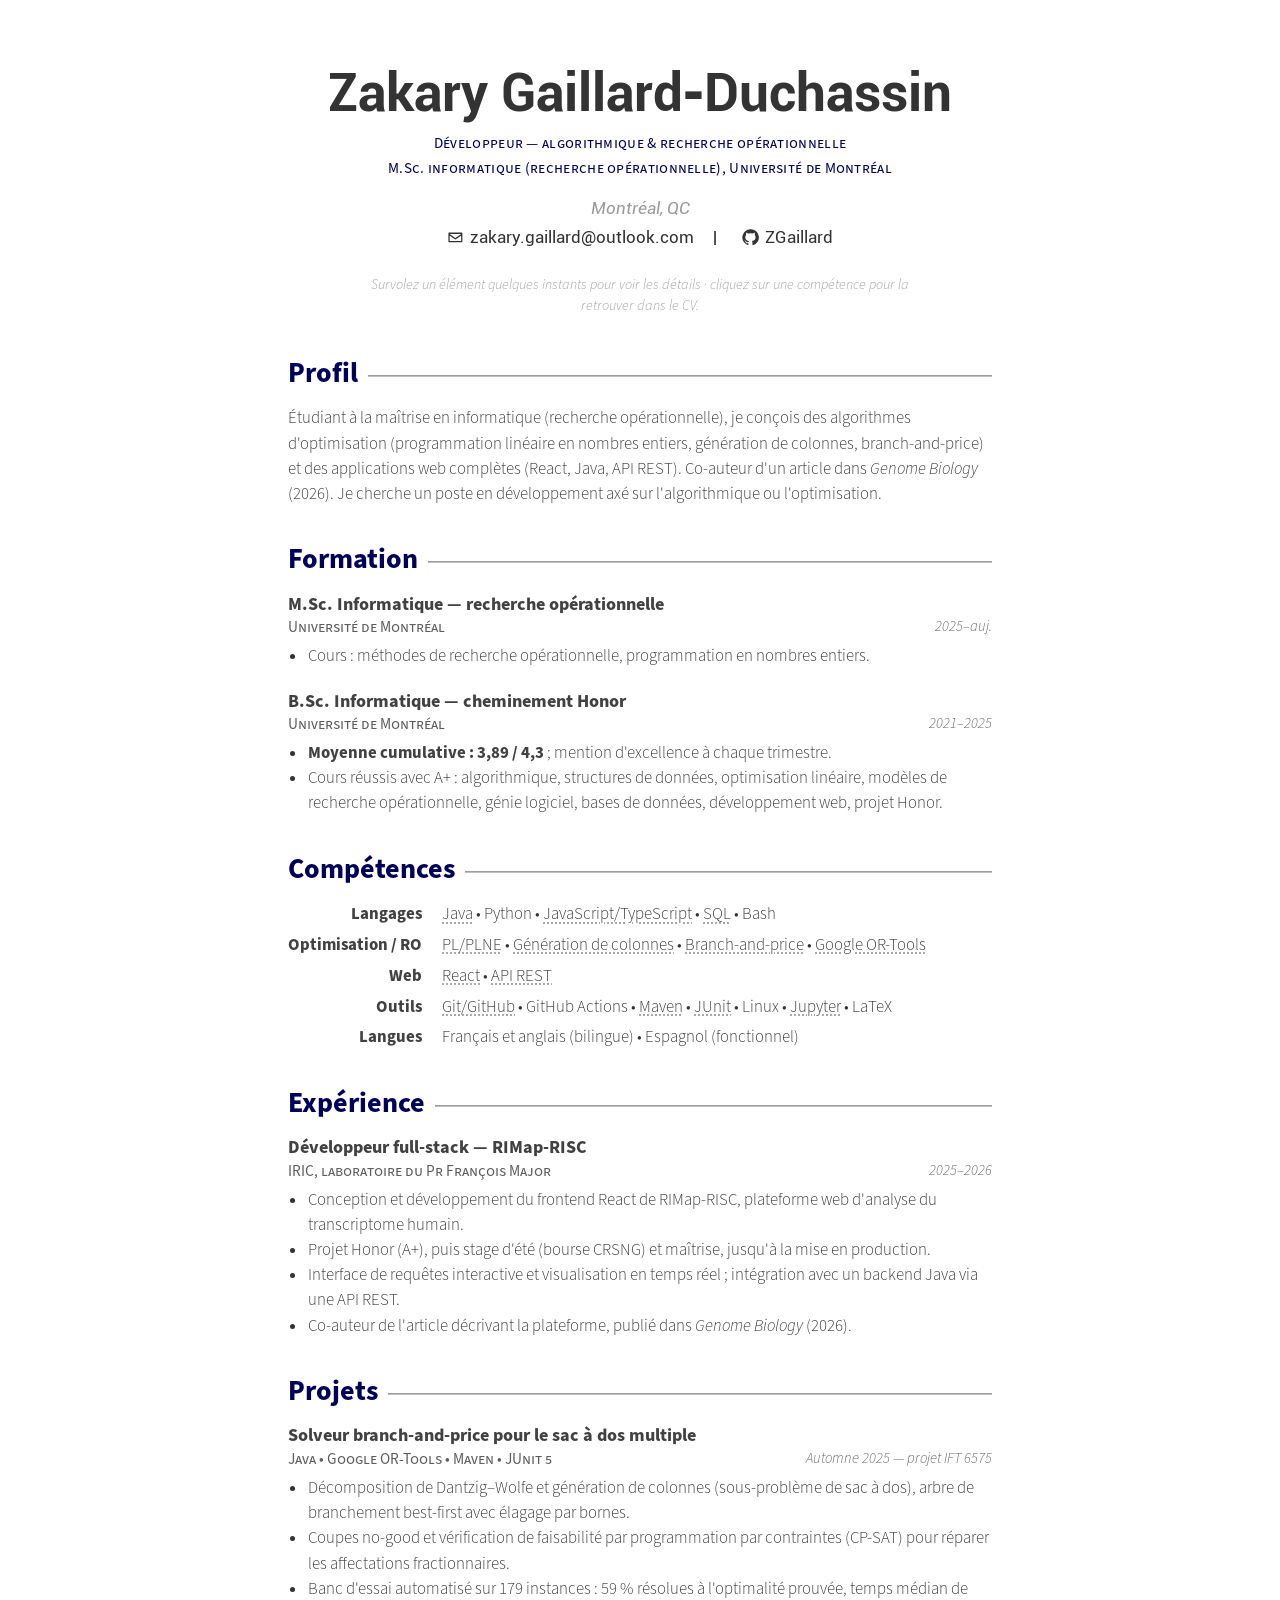
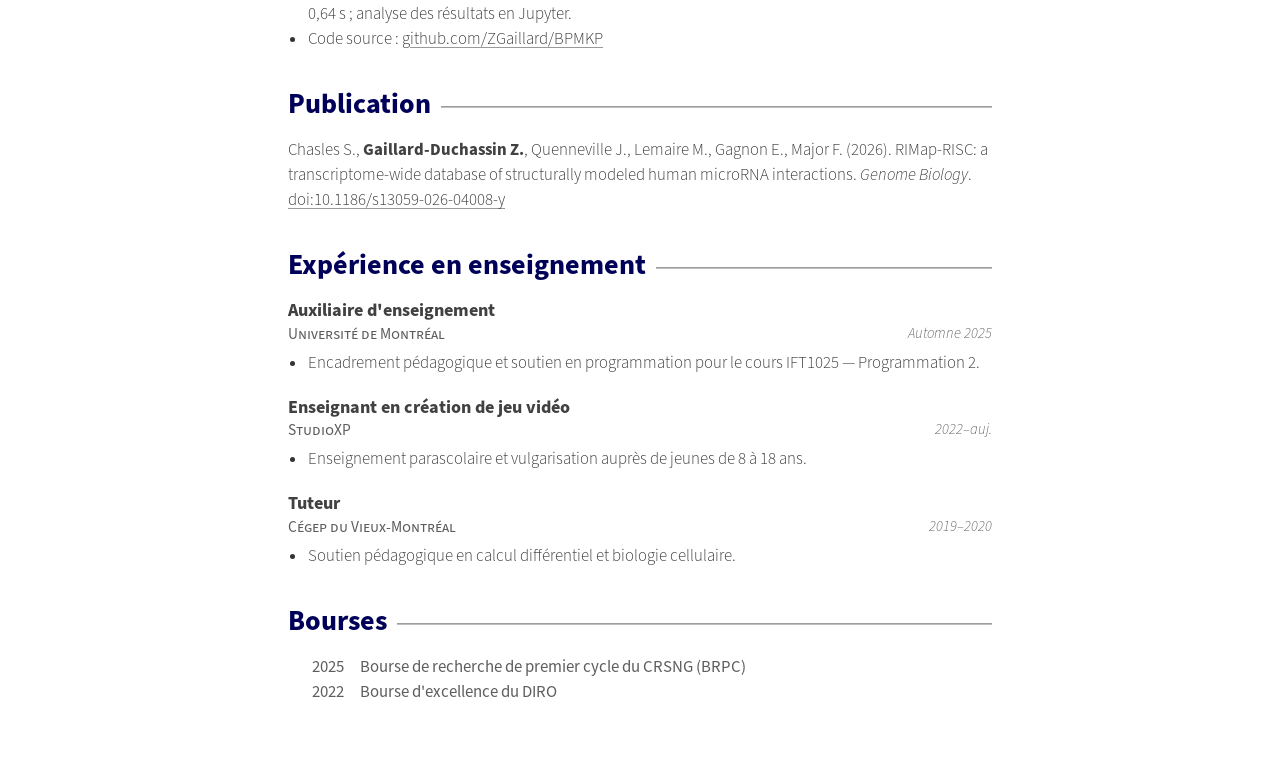
==== commit 19fec6fd: "Mention IFT 6575 for BPMKP and clarify TA contributions Co-Authored-By: Claude Opus 5.5 <noreply@ant" ====
--- a/index.html
+++ b/index.html
@@ -74,7 +74,7 @@
       <div class="more" id="msc-more"><div class="more-inner">
         <table class="courses">
           <caption>Cours de maîtrise</caption>
-          <tr><td>IFT 6575</td><td>Méthodes de recherche opérationnelle</td><td class="grade">A</td></tr>
+          <tr><td>IFT 6575</td><td>Méthodes de recherche opérationnelle (projet : solveur branch-and-price)</td><td class="grade">A</td></tr>
           <tr><td>IFT 6551</td><td>Programmation en nombres entiers</td><td class="grade"></td></tr>
         </table>
         <p>Département d'informatique et de recherche opérationnelle (DIRO), spécialisation recherche opérationnelle.</p>
@@ -156,7 +156,7 @@
       <div class="entry-head">
         <h3>Solveur branch-and-price pour le sac à dos multiple</h3>
         <p class="org">Java • Google OR-Tools • Maven • JUnit 5</p>
-        <p class="date">Automne <time>2025</time></p>
+        <p class="date">Automne <time>2025</time> — projet IFT 6575</p>
       </div>
       <ul>
         <li>Décomposition de Dantzig–Wolfe et génération de colonnes (sous-problème de sac à dos), arbre de branchement best-first avec élagage par bornes.</li>
@@ -165,6 +165,7 @@
         <li>Code source : <a href="https://github.com/ZGaillard/BPMKP">github.com/ZGaillard/BPMKP</a></li>
       </ul>
       <div class="more" id="bpmkp-more"><div class="more-inner">
+        <p>Projet réalisé dans le cadre du cours IFT 6575 — Méthodes de recherche opérationnelle (note : A).</p>
         <div class="stats">
           <div><b>179</b><span>instances</span></div>
           <div><b>58,7&nbsp;%</b><span>optimalité prouvée</span></div>
@@ -207,8 +208,8 @@
       </ul>
       <div class="more" id="ta-ift1025-more"><div class="more-inner">
         <ul>
-          <li>Gabarit du TP1 en Java (simulation d'un écosystème) : programmation orientée objet, architecture MVC, générateur aléatoire déterministe, travail collaboratif sur GitHub.</li>
-          <li>Dépôt d'exemple pour initier les étudiants à Git et GitHub.</li>
+          <li>Création du gabarit du TP1 en Java (simulation d'un écosystème) : programmation orientée objet, architecture MVC, générateur aléatoire déterministe, travail collaboratif sur GitHub.</li>
+          <li>Création d'un dépôt d'exemple pour initier les étudiants à Git et GitHub.</li>
         </ul>
       </div></div>
     </article>
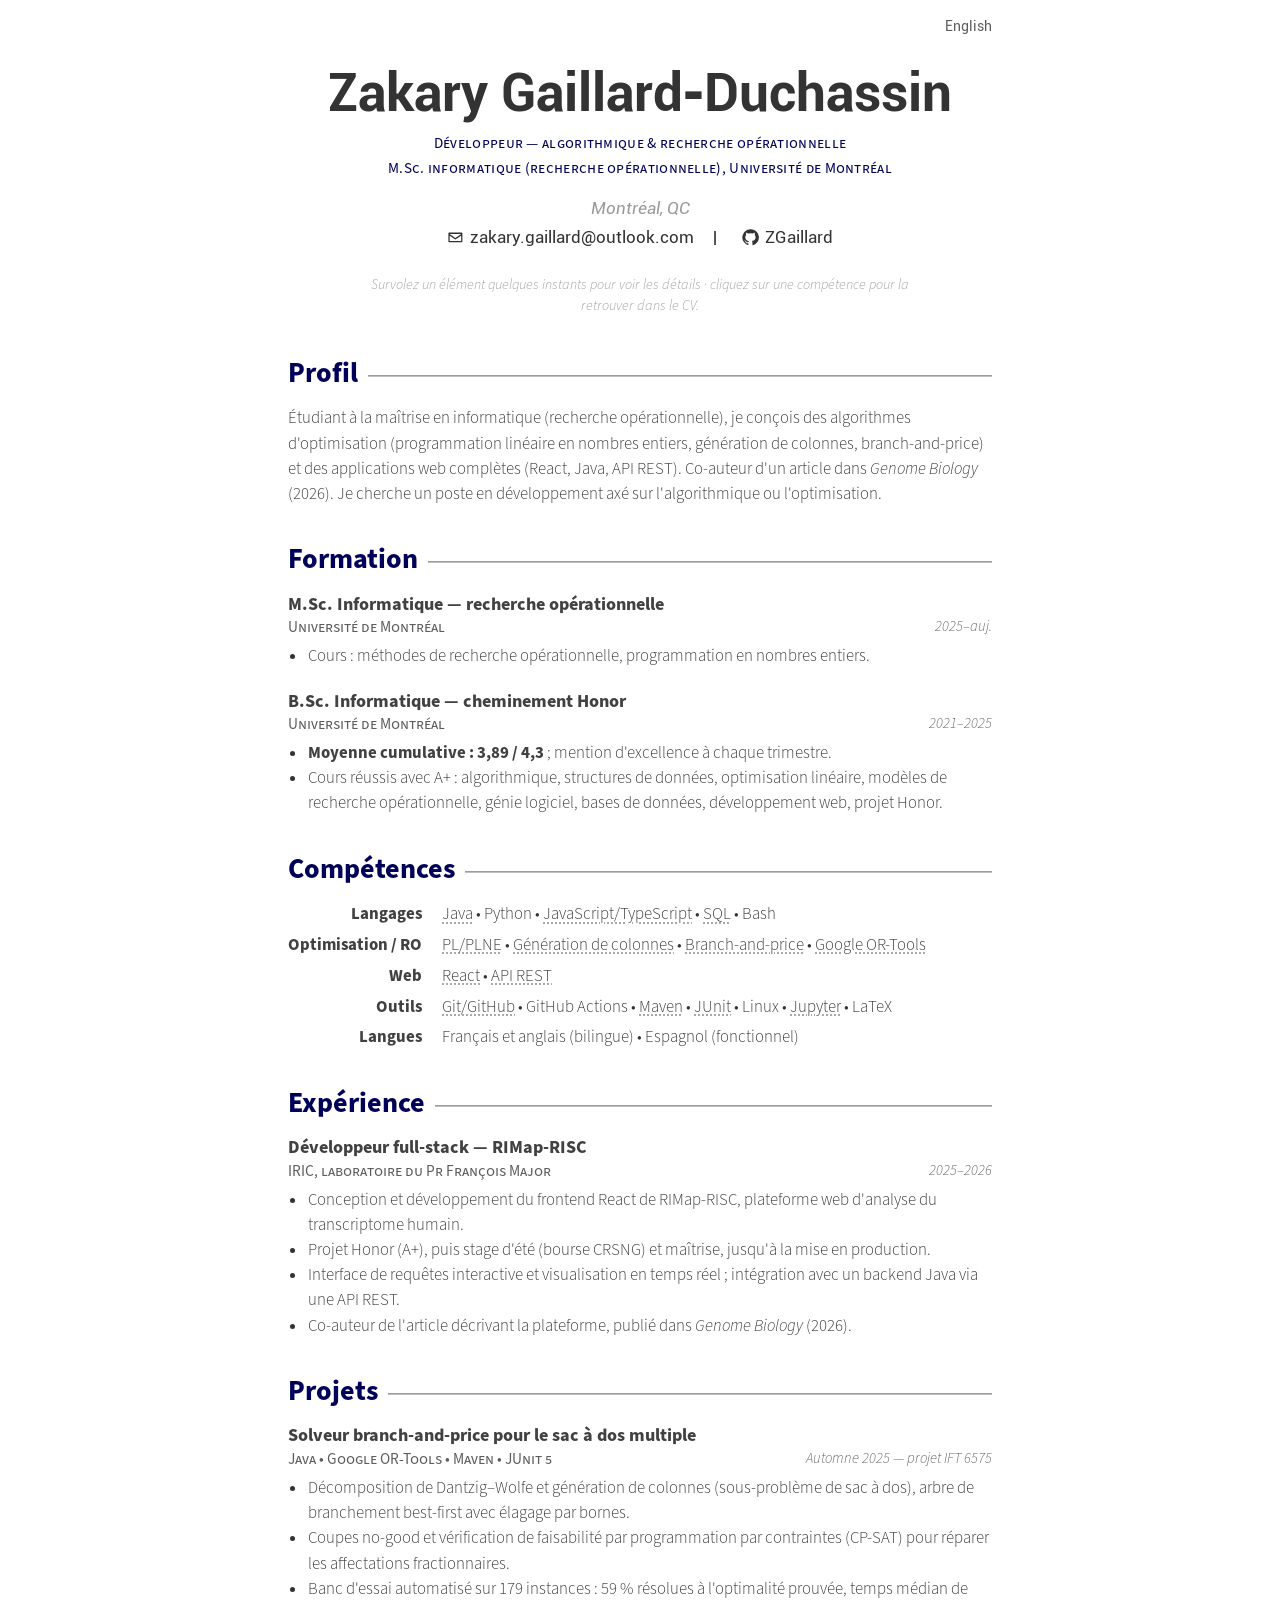
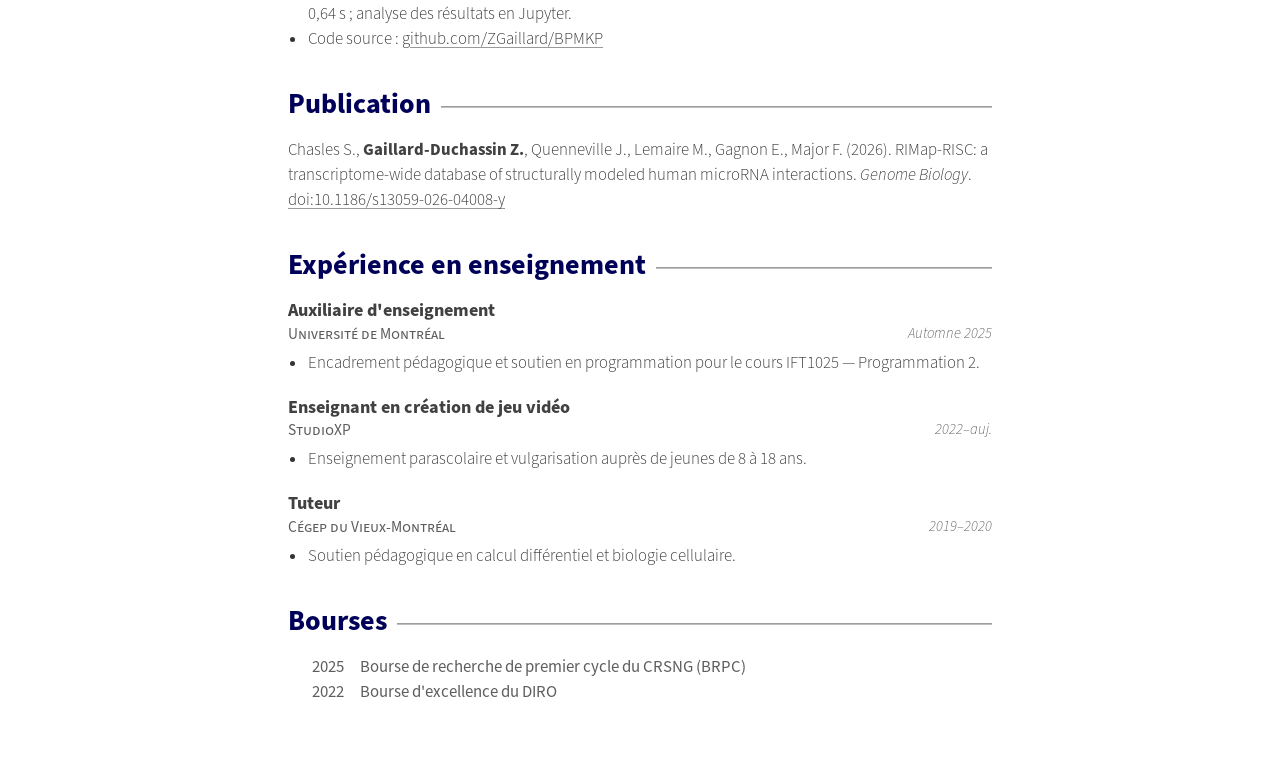
==== commit 0fbe746b: "Add English version, language switch and ZG favicon Co-Authored-By: Claude Opus 5.5 <noreply@anthrop" ====
--- a/index.html
+++ b/index.html
@@ -11,11 +11,13 @@
   <meta property="og:title" content="Zakary Gaillard-Duchassin — CV">
   <meta property="og:description" content="Développeur — algorithmique et recherche opérationnelle. M.Sc. informatique (RO), Université de Montréal.">
   <meta property="og:locale" content="fr_CA">
-  <!-- i18n plan: French lives at /index.html, English will live at /en/index.html.
-       When it exists, add:
-       <link rel="alternate" hreflang="fr" href="/">
-       <link rel="alternate" hreflang="en" href="/en/">
-       and a FR/EN switch in the header. -->
+  <link rel="canonical" href="https://zgaillard.github.io/">
+  <link rel="alternate" hreflang="fr" href="https://zgaillard.github.io/">
+  <link rel="alternate" hreflang="en" href="https://zgaillard.github.io/en/">
+  <link rel="alternate" hreflang="x-default" href="https://zgaillard.github.io/">
+  <link rel="icon" href="favicon.svg" type="image/svg+xml">
+  <link rel="icon" href="favicon.ico" sizes="48x48">
+  <link rel="apple-touch-icon" href="apple-touch-icon.png">
   <script>document.documentElement.classList.add('js');</script>
   <link rel="preload" href="fonts/SourceSansPro-Light.woff2" as="font" type="font/woff2" crossorigin>
   <link rel="preload" href="fonts/Roboto-Bold.woff2" as="font" type="font/woff2" crossorigin>
@@ -35,6 +37,10 @@
                          every item whose data-skills contains that key. Tags that
                          match no item stay plain text.
   -->
+
+  <nav class="lang-switch" aria-label="Langue">
+    <a href="en/" hreflang="en" lang="en">English</a>
+  </nav>
 
   <header class="cv-header">
     <h1 class="name">Zakary Gaillard&#8209;Duchassin</h1>
--- a/styles.css
+++ b/styles.css
@@ -60,12 +60,23 @@
 sub, sup { line-height: 0; }
 
 .cv {
+  position: relative;
   max-width: var(--measure);
   margin: 0 auto;
   padding: clamp(2rem, 6vw, 4rem) 1rem 4rem;
 }
 
 /* ---------- Header ---------- */
+.lang-switch {
+  position: absolute;
+  top: 1rem;
+  right: 1rem;
+  font-family: var(--header);
+  font-size: 0.9rem;
+}
+.lang-switch a { color: var(--graytext); text-decoration: none; }
+.lang-switch a:hover { color: var(--accent); }
+
 .cv-header { text-align: center; margin-bottom: 2.5rem; }
 
 .name {
@@ -381,7 +392,7 @@
   .cv { padding: 0; max-width: none; }
   a { text-decoration: none; }
   .entry, .skills, .honors li { break-inside: avoid; }
-  .hint, .filterbar, .item::before { display: none !important; }
+  .hint, .filterbar, .lang-switch, .item::before { display: none !important; }
   .item, h2, .skills, .cv-header, #profil-resume { opacity: 1 !important; }
   .js .more { grid-template-rows: 1fr; opacity: 1; }
   h2 { break-after: avoid; }
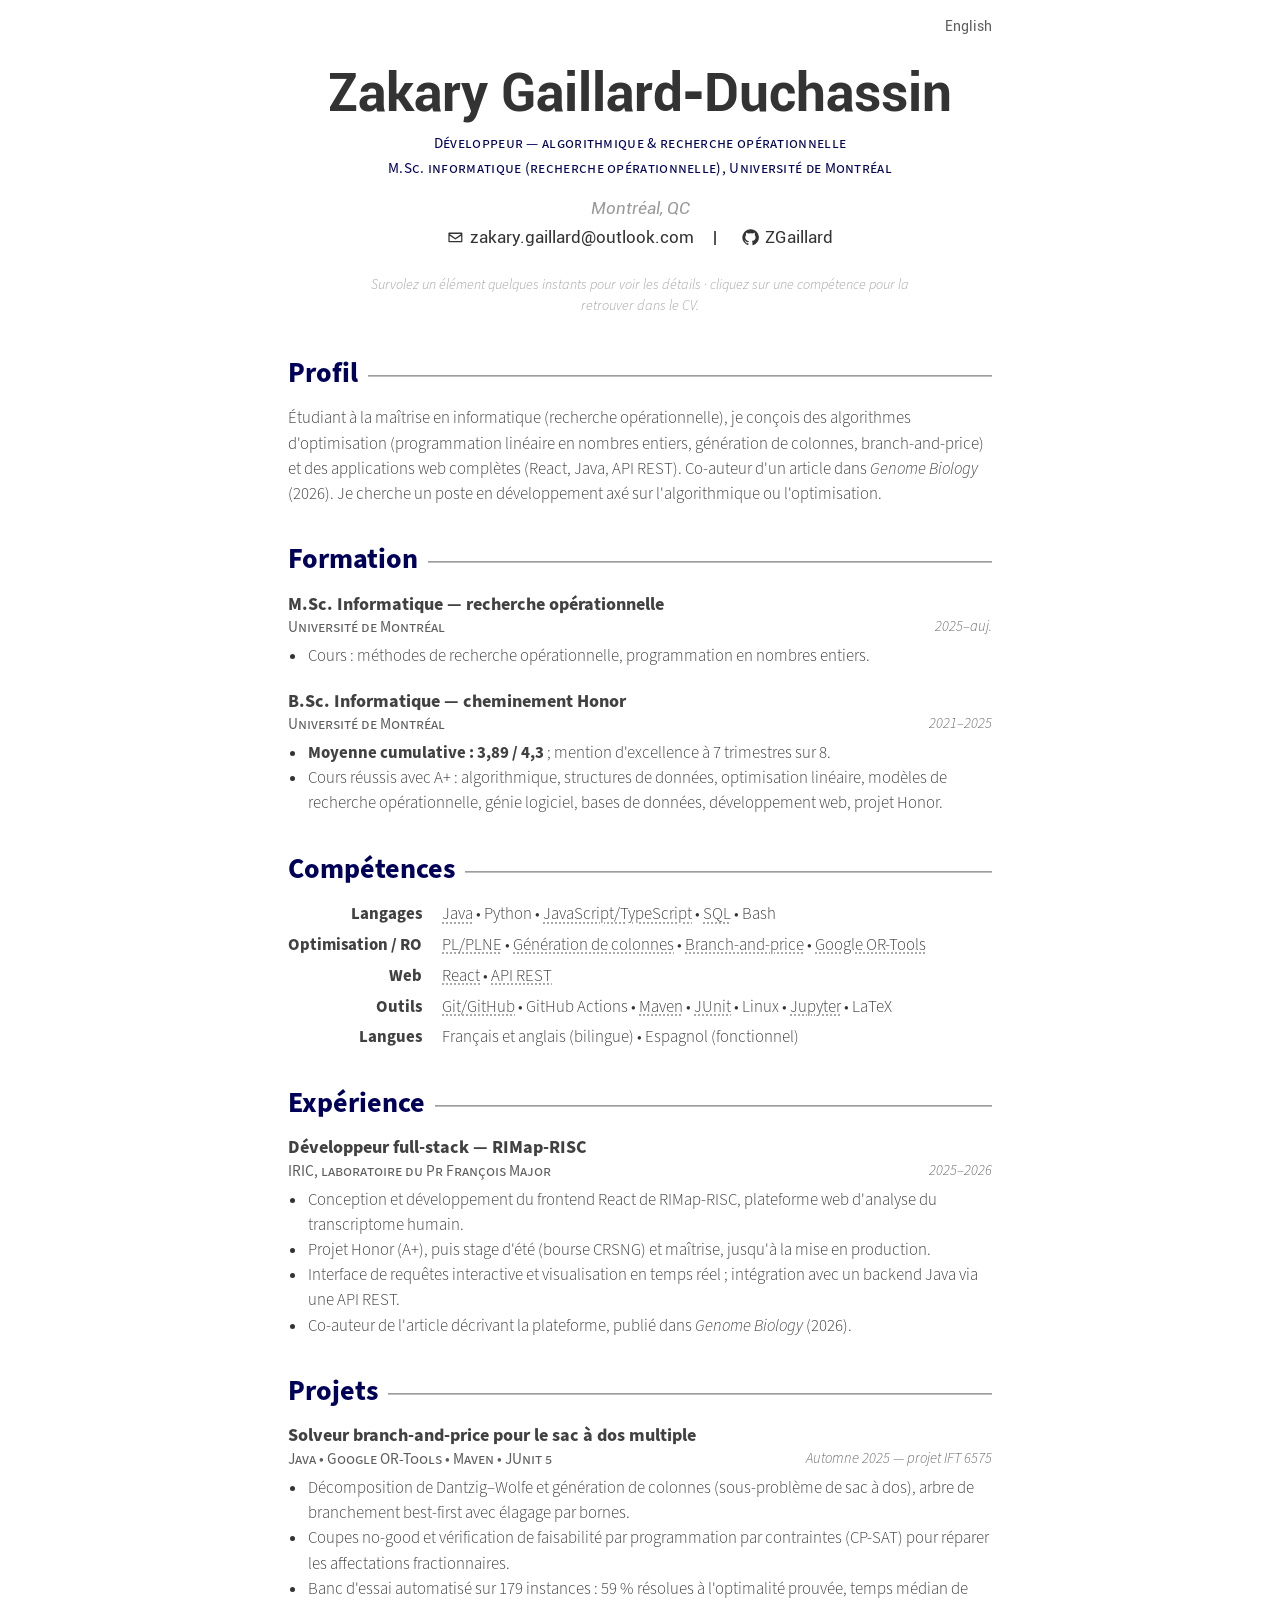
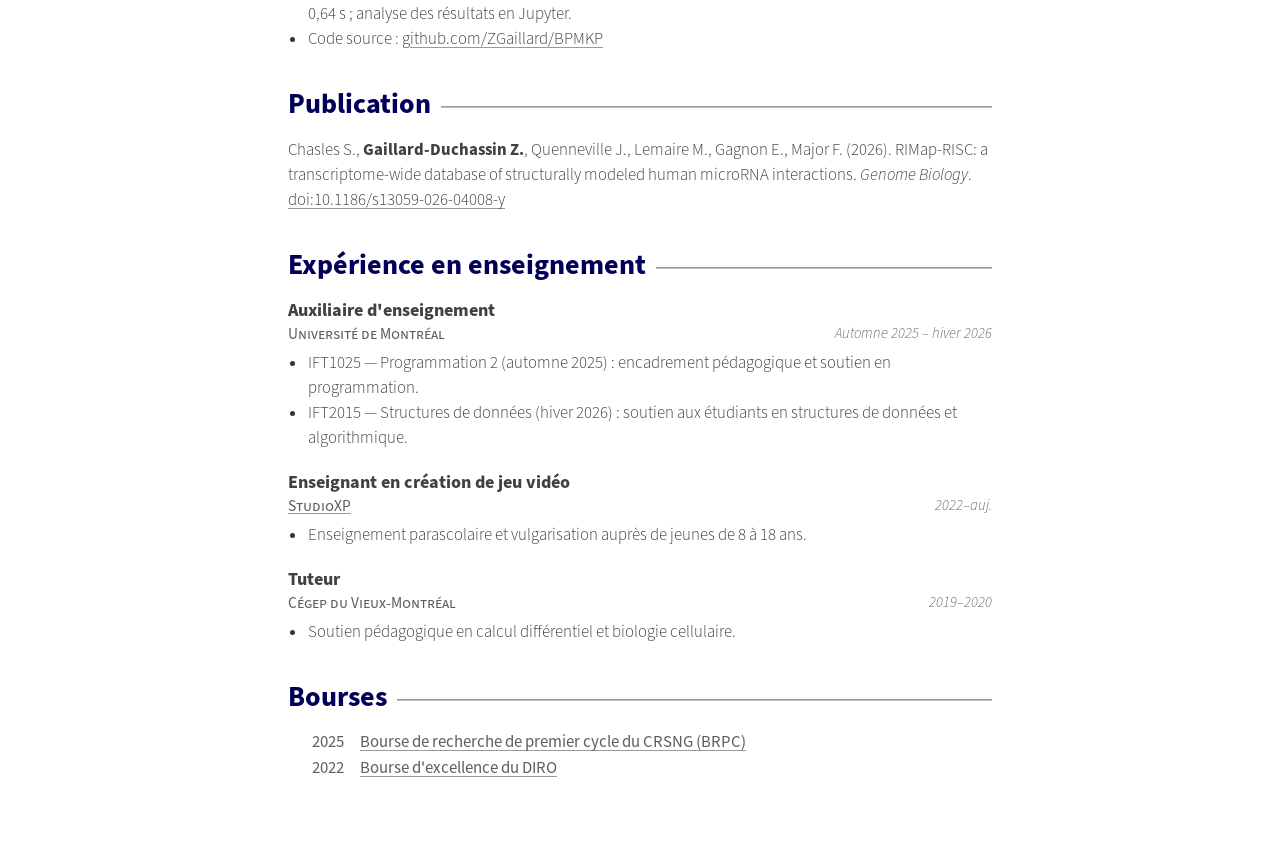
==== commit bc435d78: "Link scholarships and StudioXP, add IFT2015 TA, fix grades - Scholarship names link to NSERC USRA an" ====
--- a/index.html
+++ b/index.html
@@ -94,7 +94,7 @@
         <p class="date"><time>2021</time>–<time>2025</time></p>
       </div>
       <ul>
-        <li><strong>Moyenne cumulative : 3,89&nbsp;/&nbsp;4,3</strong> ; mention d'excellence à chaque trimestre.</li>
+        <li><strong>Moyenne cumulative : 3,89&nbsp;/&nbsp;4,3</strong> ; mention d'excellence à 7&nbsp;trimestres sur&nbsp;8.</li>
         <li>Cours réussis avec A+ : algorithmique, structures de données, optimisation linéaire, modèles de recherche opérationnelle, génie logiciel, bases de données, développement web, projet Honor.</li>
       </ul>
       <div class="more" id="bsc-more"><div class="more-inner">
@@ -110,6 +110,9 @@
           <tr><td>IFT 3225</td><td>Technologie de l'Internet</td><td class="grade">A+</td></tr>
           <tr><td>IFT 2105</td><td>Introduction à l'informatique théorique</td><td class="grade">A+</td></tr>
           <tr><td>IFT 2035</td><td>Concepts des langages de programmation</td><td class="grade">A+</td></tr>
+          <tr><td>IFT 1227</td><td>Architecture des ordinateurs 1</td><td class="grade">A+</td></tr>
+          <tr><td>MAT 1600</td><td>Algèbre linéaire</td><td class="grade">A+</td></tr>
+          <tr><td>IFT 6292</td><td>Bio-informatique moléculaire (cycles supérieurs)</td><td class="grade">A+</td></tr>
           <tr><td>IFT 4055</td><td>Projet informatique Honor (RIMap-RISC)</td><td class="grade">A+</td></tr>
         </table>
         <p>Aussi : apprentissage machine (IFT 3395, A), science des données (IFT 3700, A), systèmes d'exploitation (IFT 2245, A). Diplôme décerné en octobre 2025.</p>
@@ -203,19 +206,20 @@
   <section id="enseignement">
     <h2>Expérience en enseignement</h2>
 
-    <article class="entry item" id="ta-ift1025" data-skills="java git">
+    <article class="entry item" id="ta-udem" data-skills="java git">
       <div class="entry-head">
         <h3>Auxiliaire d'enseignement</h3>
         <p class="org">Université de Montréal</p>
-        <p class="date">Automne <time>2025</time></p>
-      </div>
-      <ul>
-        <li>Encadrement pédagogique et soutien en programmation pour le cours IFT1025 — Programmation 2.</li>
-      </ul>
-      <div class="more" id="ta-ift1025-more"><div class="more-inner">
+        <p class="date">Automne <time>2025</time> – hiver <time>2026</time></p>
+      </div>
+      <ul>
+        <li>IFT1025 — Programmation 2 (automne 2025)&nbsp;: encadrement pédagogique et soutien en programmation.</li>
+        <li>IFT2015 — Structures de données (hiver 2026)&nbsp;: soutien aux étudiants en structures de données et algorithmique.</li>
+      </ul>
+      <div class="more" id="ta-udem-more"><div class="more-inner">
         <ul>
-          <li>Création du gabarit du TP1 en Java (simulation d'un écosystème) : programmation orientée objet, architecture MVC, générateur aléatoire déterministe, travail collaboratif sur GitHub.</li>
-          <li>Création d'un dépôt d'exemple pour initier les étudiants à Git et GitHub.</li>
+          <li>IFT1025&nbsp;: création du gabarit du TP1 en Java (simulation d'un écosystème) : programmation orientée objet, architecture MVC, générateur aléatoire déterministe, travail collaboratif sur GitHub.</li>
+          <li>IFT1025&nbsp;: création d'un dépôt d'exemple pour initier les étudiants à Git et GitHub.</li>
         </ul>
       </div></div>
     </article>
@@ -223,7 +227,7 @@
     <article class="entry item" id="studioxp">
       <div class="entry-head">
         <h3>Enseignant en création de jeu vidéo</h3>
-        <p class="org">StudioXP</p>
+        <p class="org"><a href="https://www.studioxp.ca/">StudioXP</a></p>
         <p class="date"><time>2022</time>–auj.</p>
       </div>
       <ul>
@@ -246,8 +250,8 @@
   <section id="bourses">
     <h2>Bourses</h2>
     <ul class="honors">
-      <li class="item" id="bourse-crsng"><time>2025</time><span>Bourse de recherche de premier cycle du CRSNG (BRPC)</span></li>
-      <li class="item" id="bourse-diro"><time>2022</time><span>Bourse d'excellence du DIRO</span></li>
+      <li class="item" id="bourse-crsng"><time>2025</time><span><a href="https://www.nserc-crsng.gc.ca/students-etudiants/ug-pc/usra-brpc_fra.asp">Bourse de recherche de premier cycle du CRSNG (BRPC)</a></span></li>
+      <li class="item" id="bourse-diro"><time>2022</time><span><a href="https://diro.umontreal.ca/ressources-services/soutien-financier/">Bourse d'excellence du DIRO</a></span></li>
     </ul>
   </section>
 
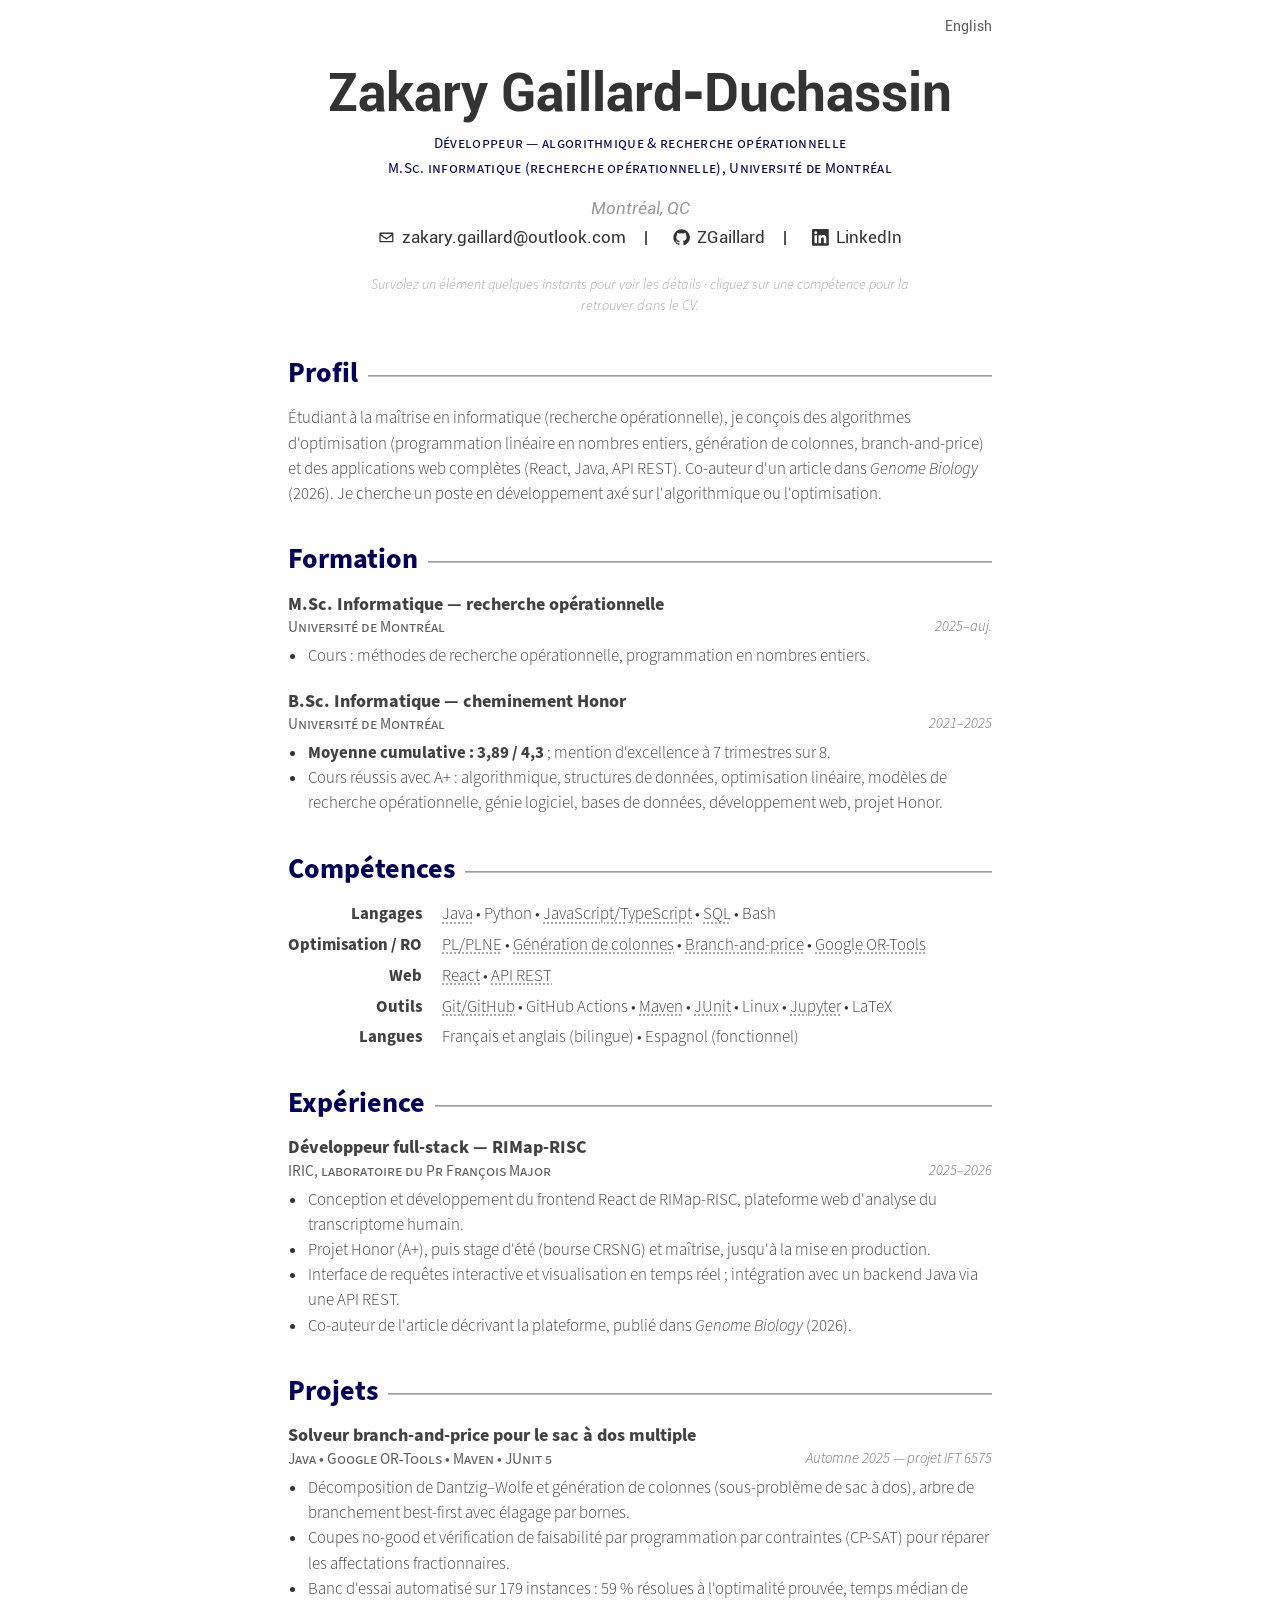
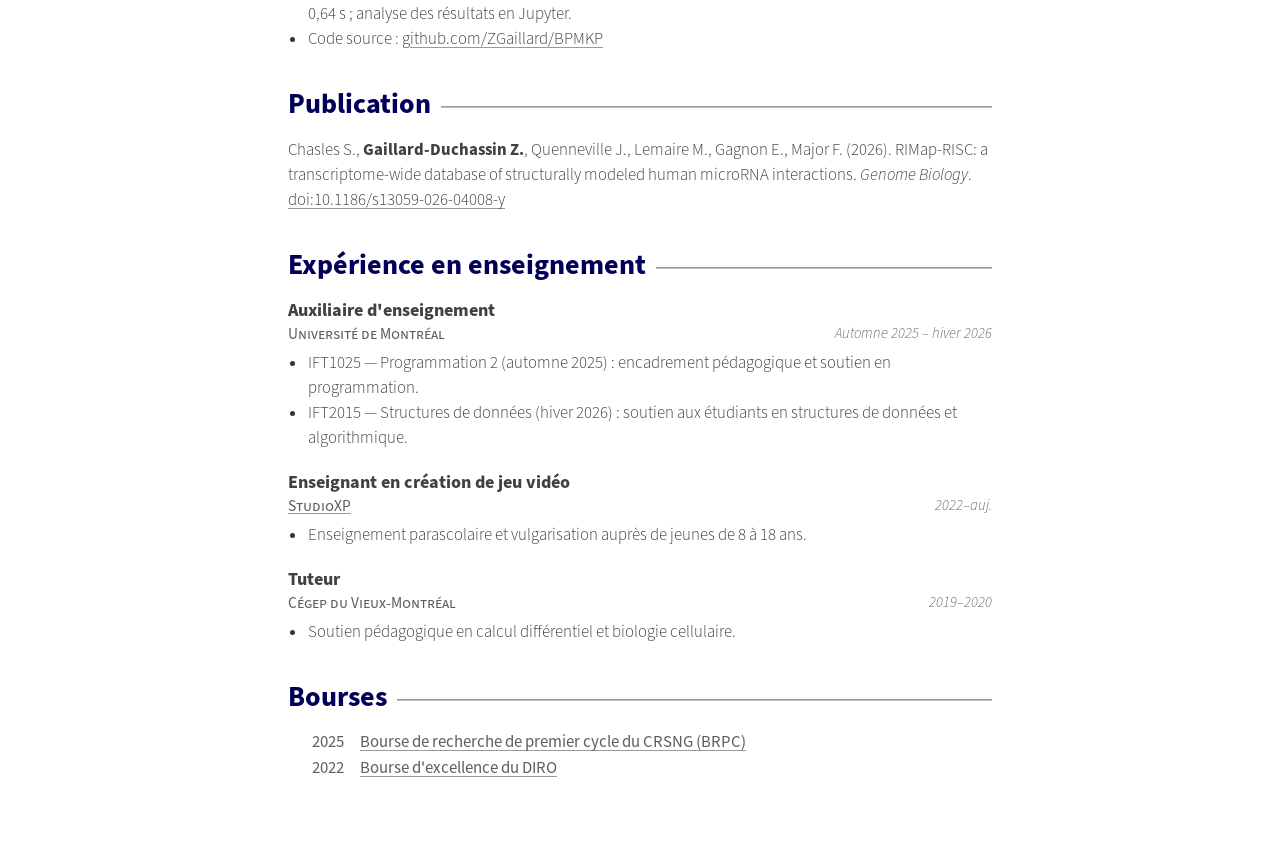
==== commit 63730d2a: "Add LinkedIn link to header Co-Authored-By: Claude Opus 5.5 <noreply@anthropic.com>" ====
--- a/index.html
+++ b/index.html
@@ -56,6 +56,10 @@
         <svg class="icon" viewBox="0 0 24 24" aria-hidden="true"><path d="M12 .5a11.5 11.5 0 0 0-3.64 22.41c.58.1.79-.25.79-.56v-2c-3.2.7-3.87-1.37-3.87-1.37-.53-1.33-1.28-1.69-1.28-1.69-1.05-.71.08-.7.08-.7 1.15.08 1.76 1.19 1.76 1.19 1.03 1.76 2.7 1.25 3.36.96.1-.75.4-1.25.73-1.54-2.55-.29-5.24-1.28-5.24-5.69 0-1.26.45-2.28 1.19-3.09-.12-.29-.52-1.46.11-3.05 0 0 .97-.31 3.17 1.18a11 11 0 0 1 5.77 0c2.2-1.49 3.17-1.18 3.17-1.18.63 1.59.23 2.76.11 3.05.74.81 1.19 1.83 1.19 3.09 0 4.42-2.69 5.39-5.26 5.68.41.36.78 1.06.78 2.14v3.17c0 .31.21.67.8.56A11.5 11.5 0 0 0 12 .5Z"/></svg>
         <a href="https://github.com/ZGaillard">ZGaillard</a>
       </li>
+      <li>
+        <svg class="icon" viewBox="0 0 24 24" aria-hidden="true"><path d="M20.45 20.45h-3.55v-5.57c0-1.33-.03-3.04-1.85-3.04-1.85 0-2.14 1.45-2.14 2.94v5.67H9.35V9h3.41v1.56h.05c.48-.9 1.64-1.85 3.37-1.85 3.6 0 4.27 2.37 4.27 5.46v6.28ZM5.34 7.43a2.06 2.06 0 1 1 0-4.13 2.06 2.06 0 0 1 0 4.13ZM7.12 20.45H3.56V9h3.56v11.45ZM22.22 0H1.77C.79 0 0 .77 0 1.73v20.54C0 23.23.79 24 1.77 24h20.45c.98 0 1.78-.77 1.78-1.73V1.73C24 .77 23.2 0 22.22 0Z"/></svg>
+        <a href="https://www.linkedin.com/in/zakary-gaillard-duchassin-420137331/">LinkedIn</a>
+      </li>
     </ul>
     <p class="hint" id="hint" hidden></p>
   </header>
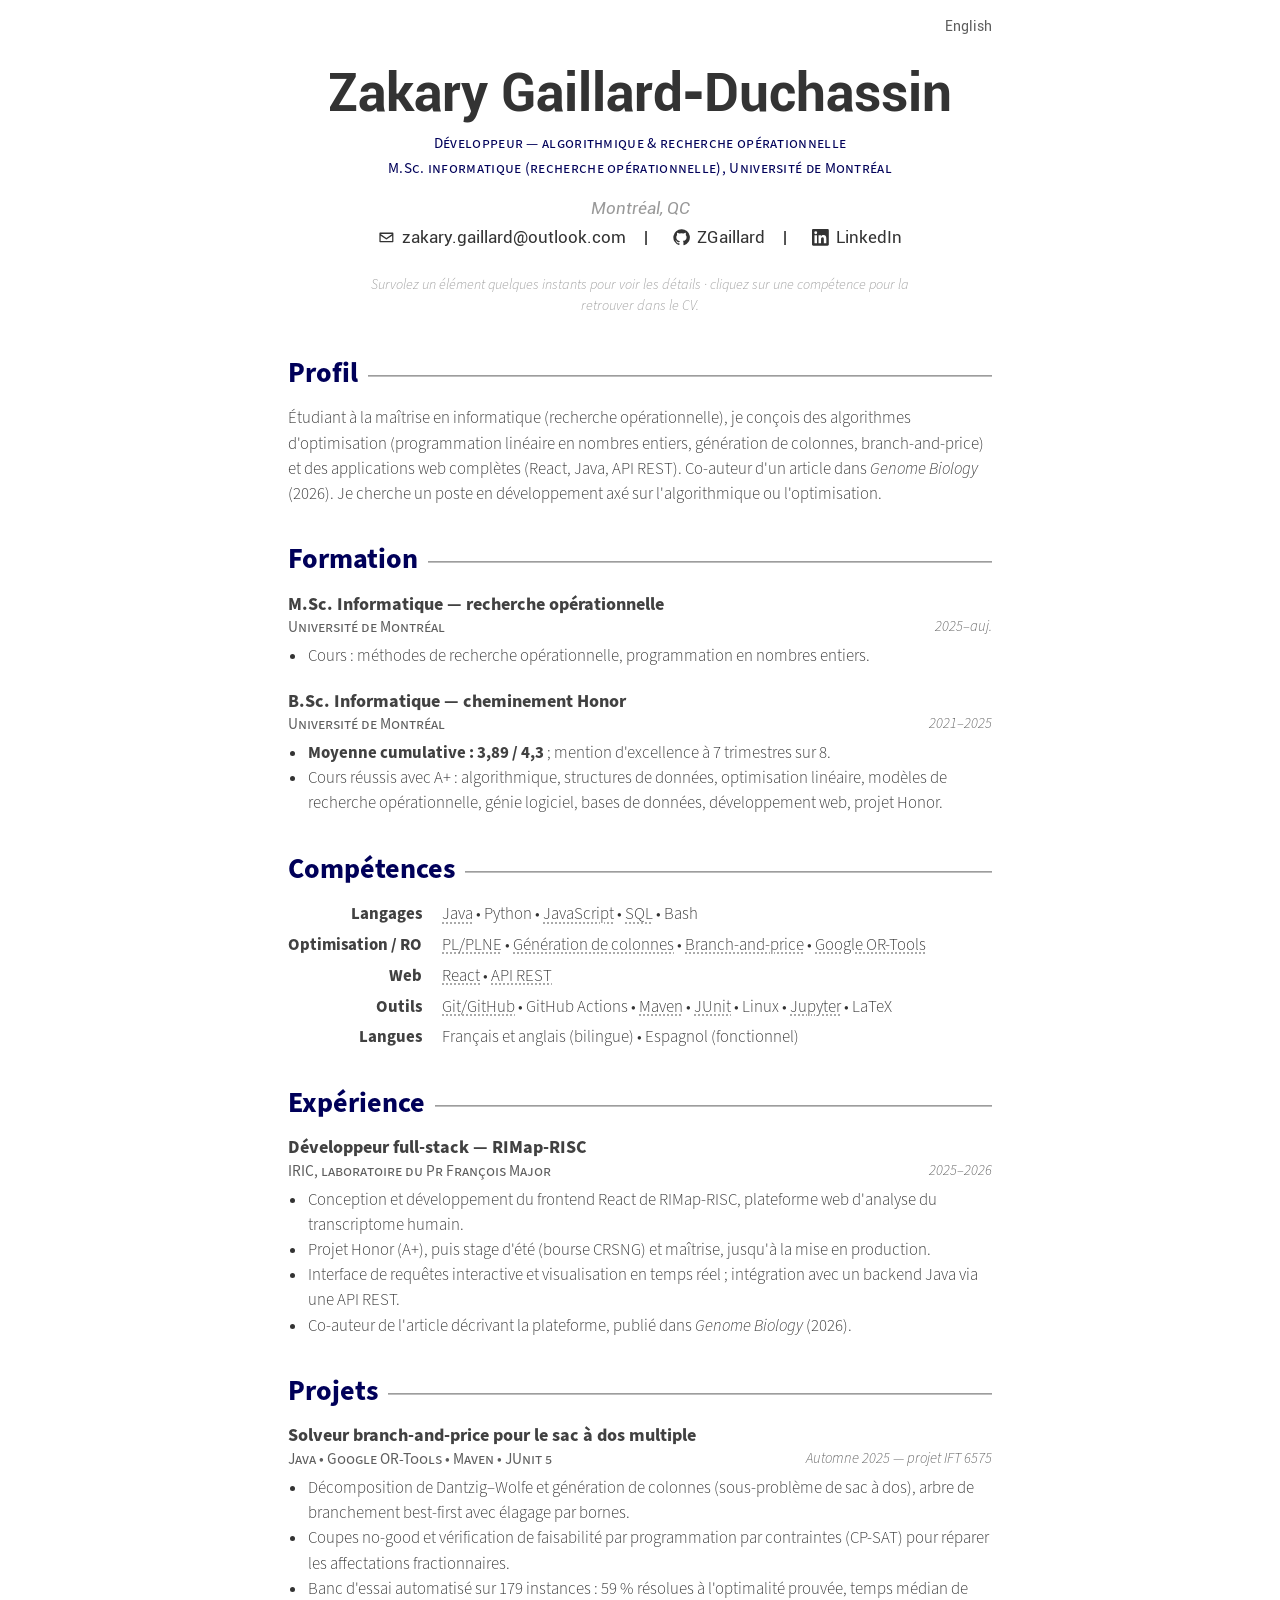
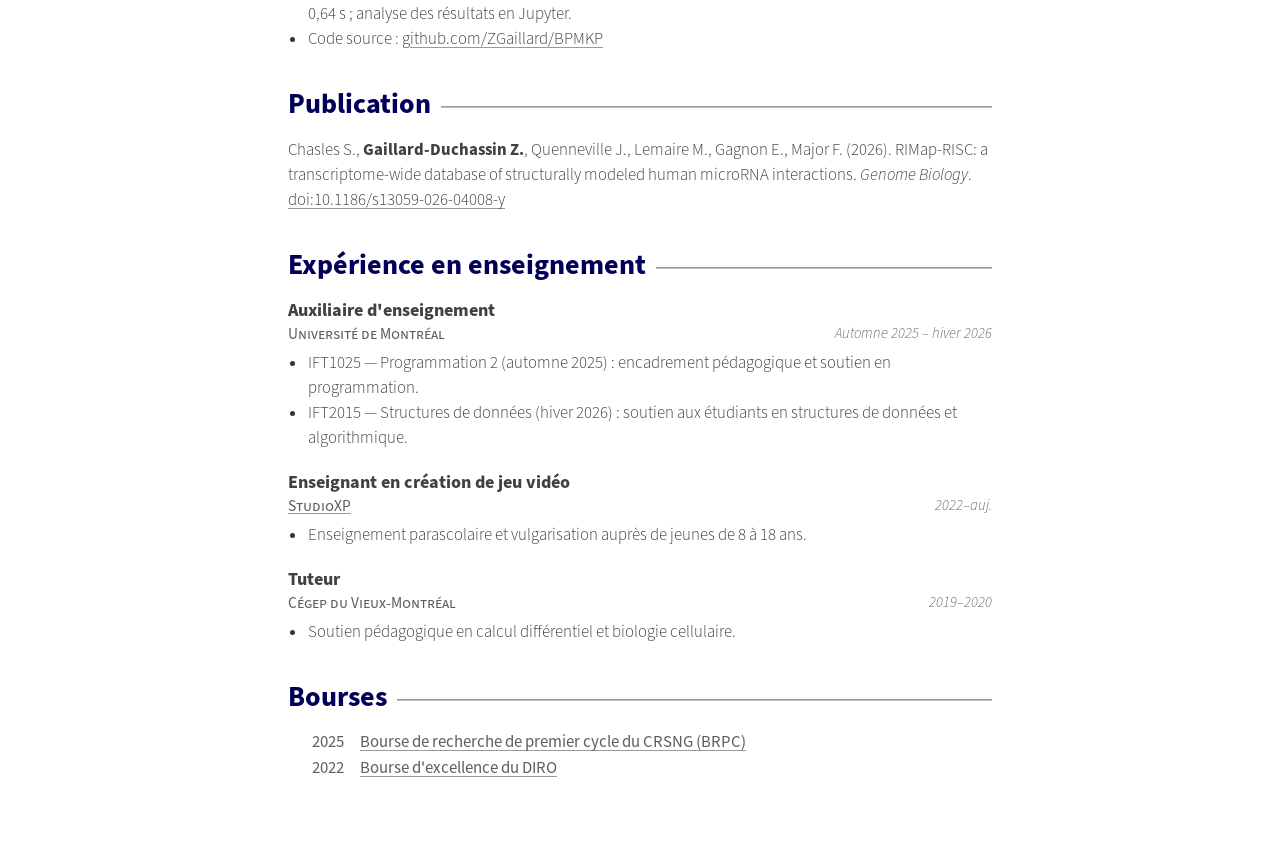
==== commit 86aefddc: "Drop TypeScript from skills Co-Authored-By: Claude Opus 5.5 <noreply@anthropic.com>" ====
--- a/index.html
+++ b/index.html
@@ -127,7 +127,7 @@
   <section id="competences">
     <h2>Compétences</h2>
     <dl class="skills">
-      <div><dt>Langages</dt><dd><span class="tag" data-skill="java">Java</span> • <span class="tag" data-skill="python">Python</span> • <span class="tag" data-skill="js">JavaScript/TypeScript</span> • <span class="tag" data-skill="sql">SQL</span> • <span class="tag" data-skill="bash">Bash</span></dd></div>
+      <div><dt>Langages</dt><dd><span class="tag" data-skill="java">Java</span> • <span class="tag" data-skill="python">Python</span> • <span class="tag" data-skill="js">JavaScript</span> • <span class="tag" data-skill="sql">SQL</span> • <span class="tag" data-skill="bash">Bash</span></dd></div>
       <div><dt>Optimisation / RO</dt><dd><span class="tag" data-skill="plne">PL/PLNE</span> • <span class="tag" data-skill="colgen">Génération de colonnes</span> • <span class="tag" data-skill="bnp">Branch-and-price</span> • <span class="tag" data-skill="ortools">Google OR-Tools</span></dd></div>
       <div><dt>Web</dt><dd><span class="tag" data-skill="react">React</span> • <span class="tag" data-skill="rest">API REST</span></dd></div>
       <div><dt>Outils</dt><dd><span class="tag" data-skill="git">Git/GitHub</span> • <span class="tag" data-skill="gha">GitHub Actions</span> • <span class="tag" data-skill="maven">Maven</span> • <span class="tag" data-skill="junit">JUnit</span> • <span class="tag" data-skill="linux">Linux</span> • <span class="tag" data-skill="jupyter">Jupyter</span> • <span class="tag" data-skill="latex">LaTeX</span></dd></div>
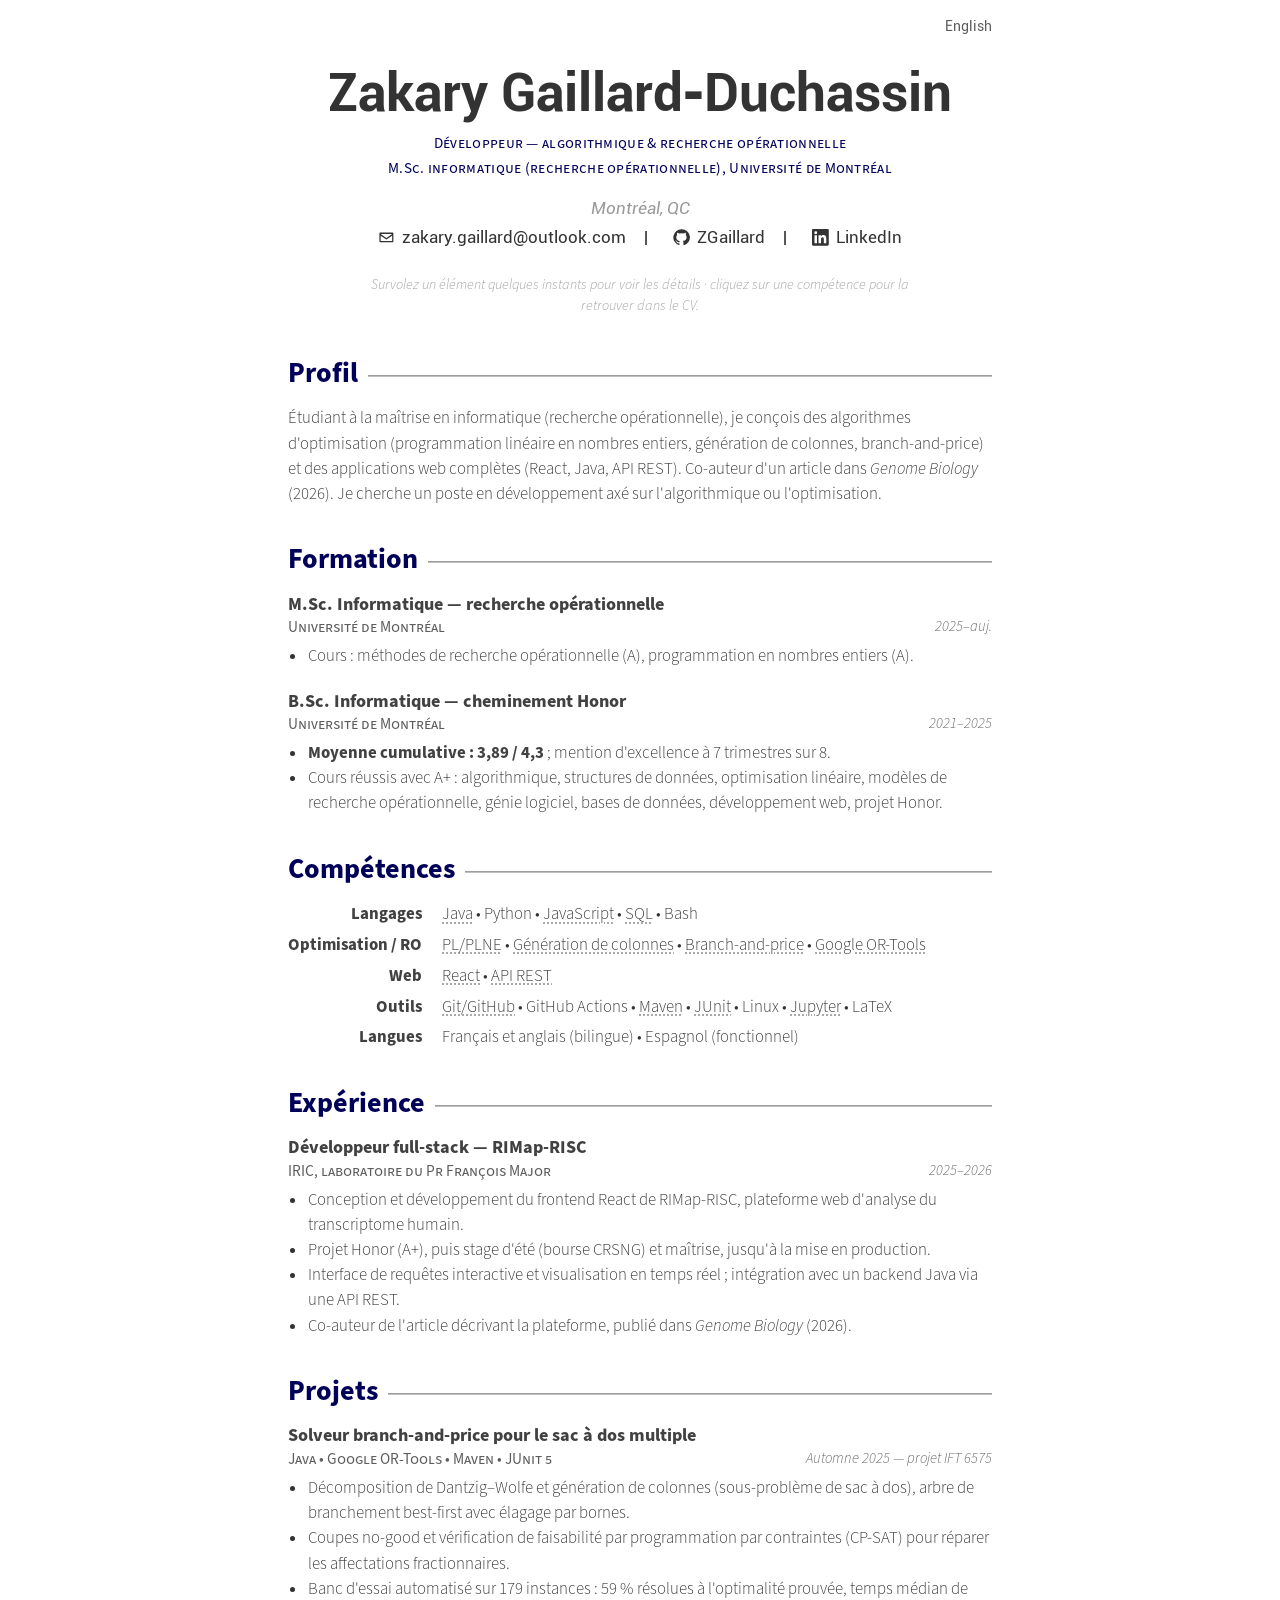
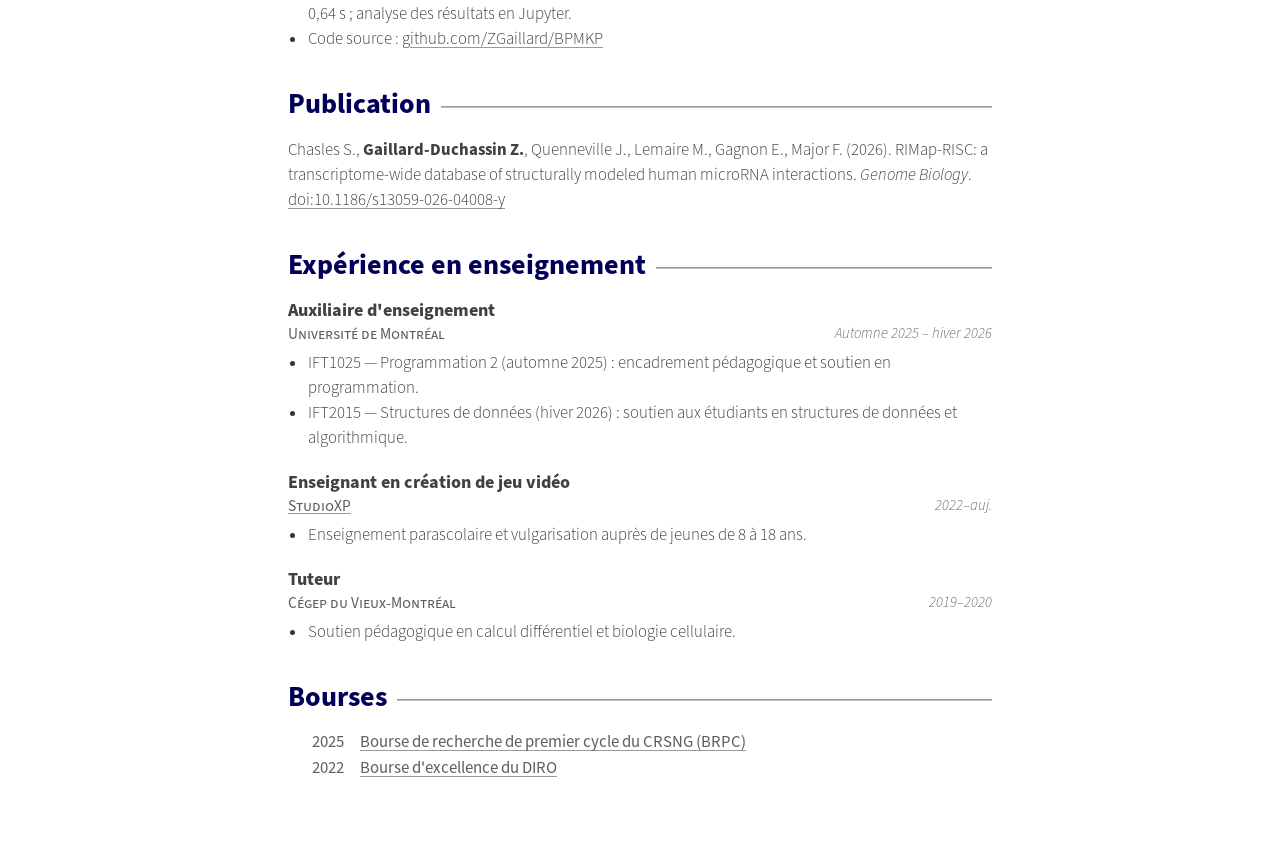
==== commit b4761fe0: "Add IFT 6551 grade (A) Co-Authored-By: Claude Opus 5.5 <noreply@anthropic.com>" ====
--- a/index.html
+++ b/index.html
@@ -79,13 +79,13 @@
         <p class="date"><time>2025</time>–auj.</p>
       </div>
       <ul>
-        <li>Cours : méthodes de recherche opérationnelle, programmation en nombres entiers.</li>
+        <li>Cours : méthodes de recherche opérationnelle (A), programmation en nombres entiers (A).</li>
       </ul>
       <div class="more" id="msc-more"><div class="more-inner">
         <table class="courses">
           <caption>Cours de maîtrise</caption>
           <tr><td>IFT 6575</td><td>Méthodes de recherche opérationnelle (projet : solveur branch-and-price)</td><td class="grade">A</td></tr>
-          <tr><td>IFT 6551</td><td>Programmation en nombres entiers</td><td class="grade"></td></tr>
+          <tr><td>IFT 6551</td><td>Programmation en nombres entiers</td><td class="grade">A</td></tr>
         </table>
         <p>Département d'informatique et de recherche opérationnelle (DIRO), spécialisation recherche opérationnelle.</p>
       </div></div>
